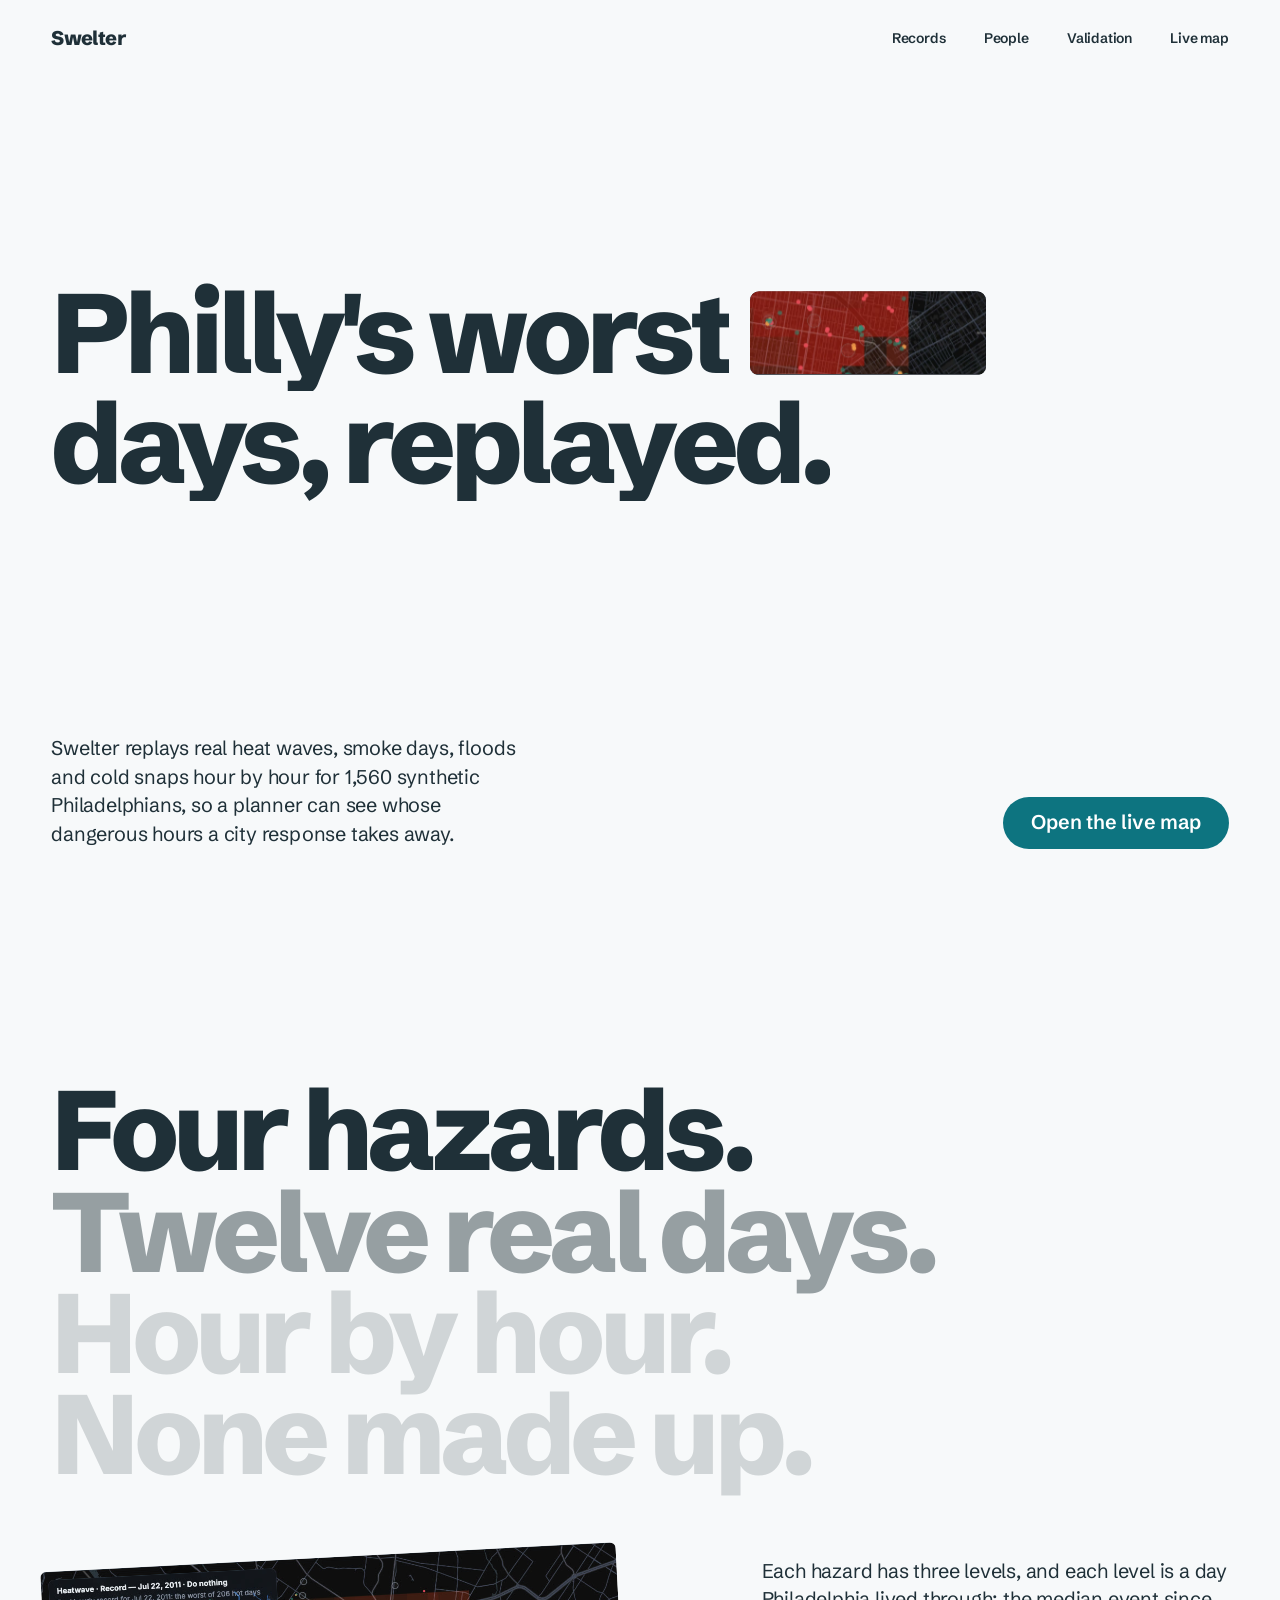
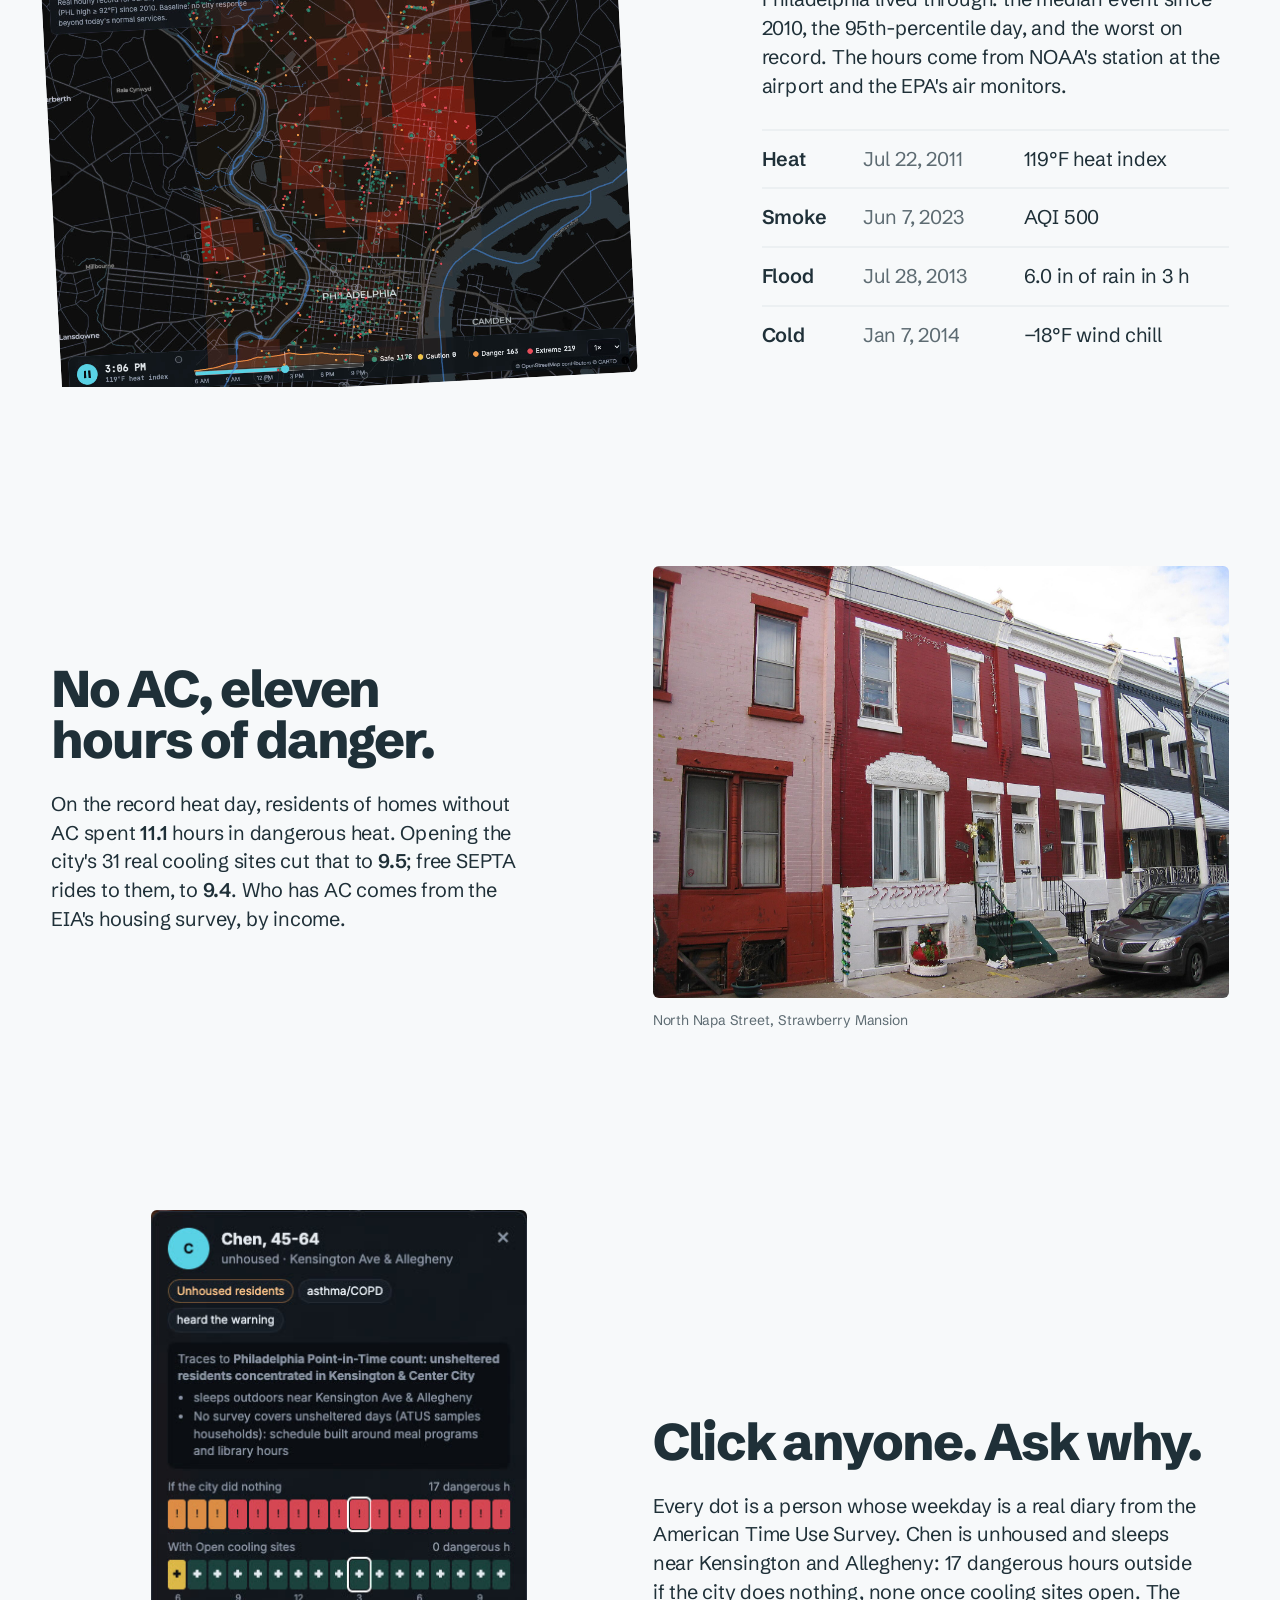
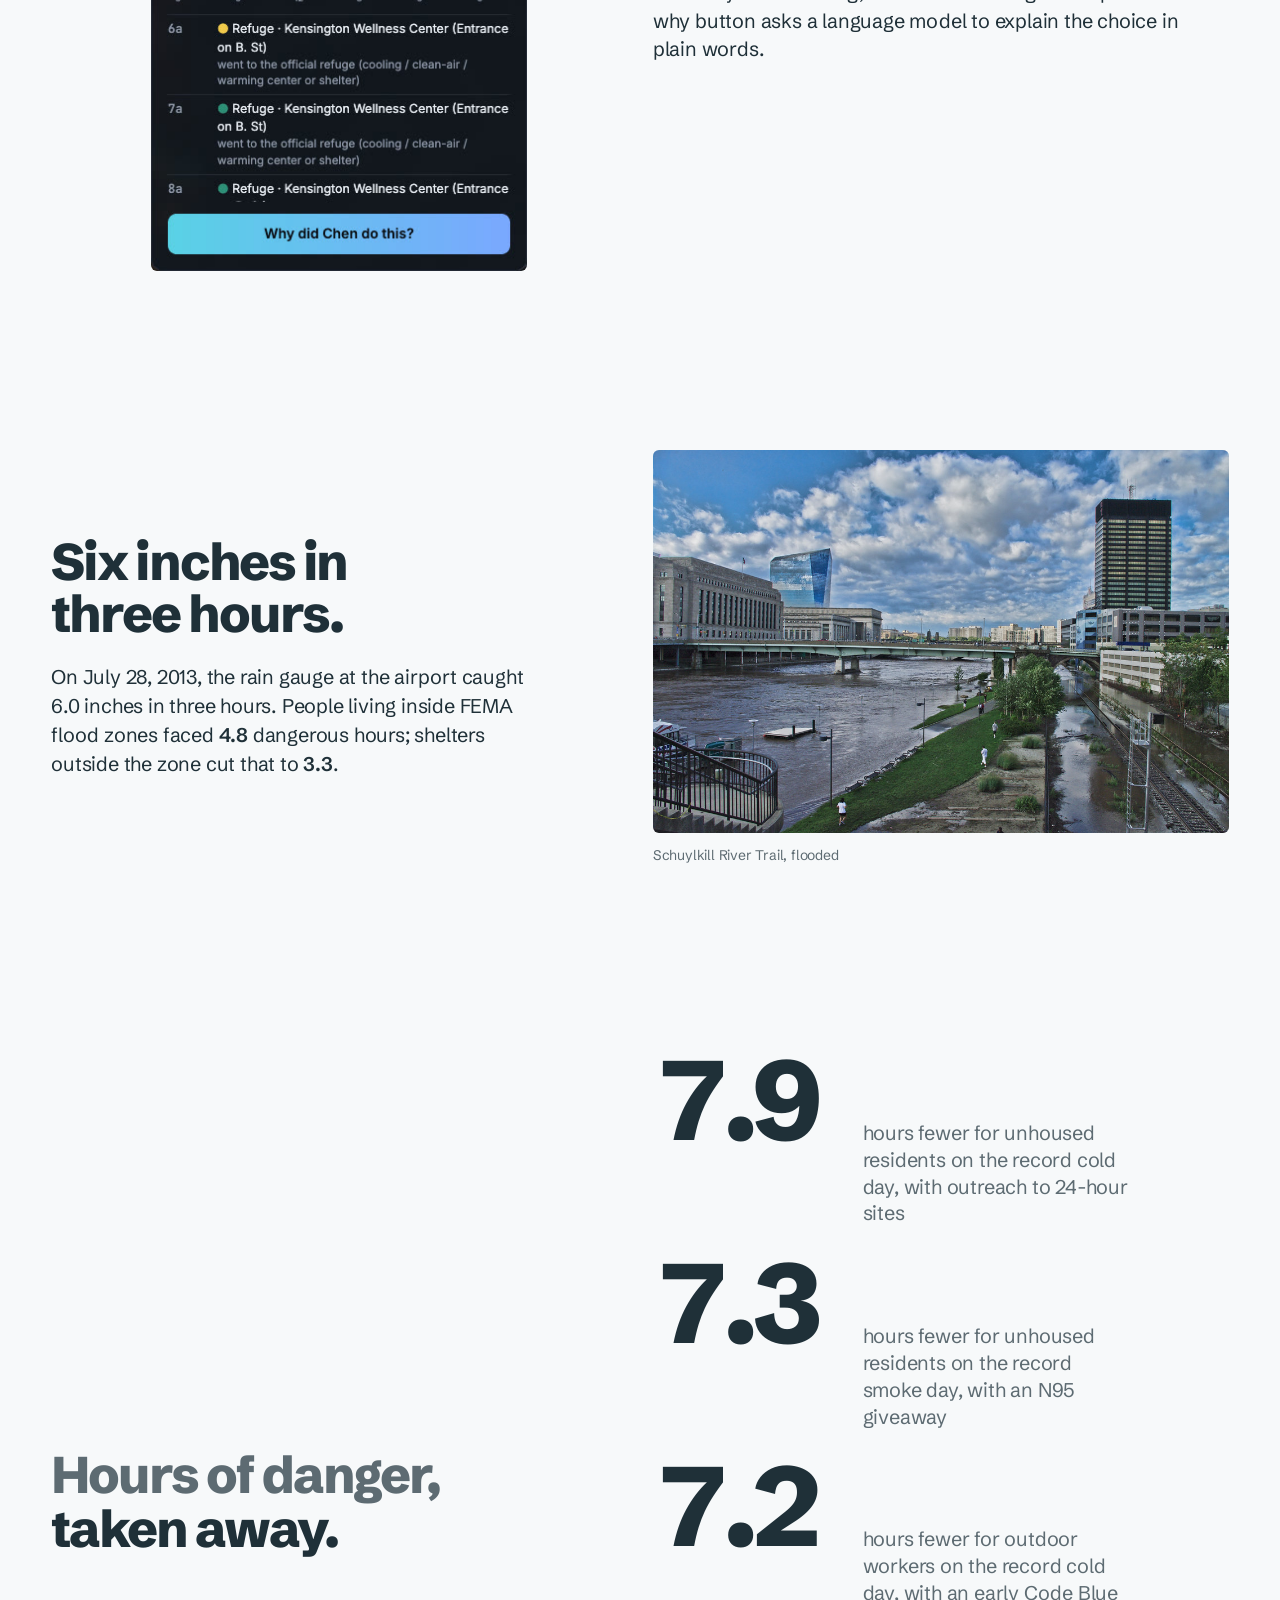
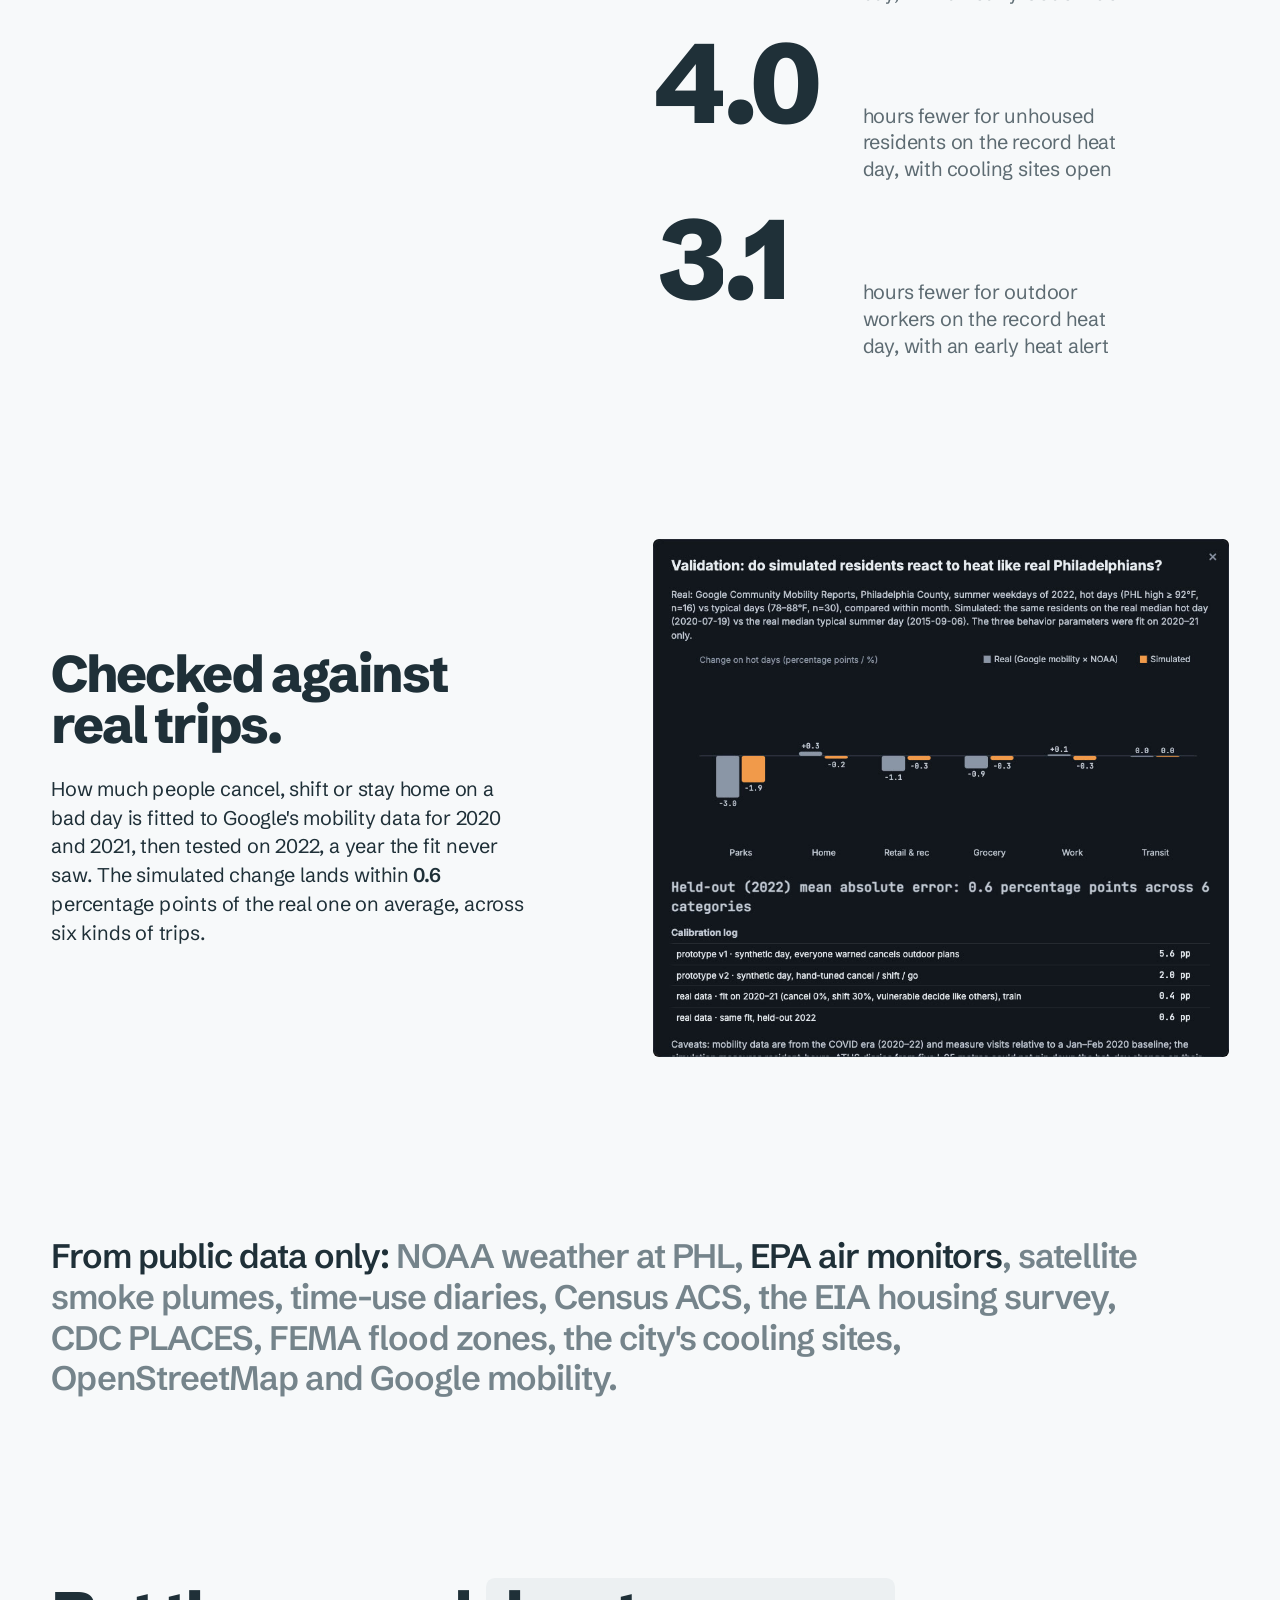
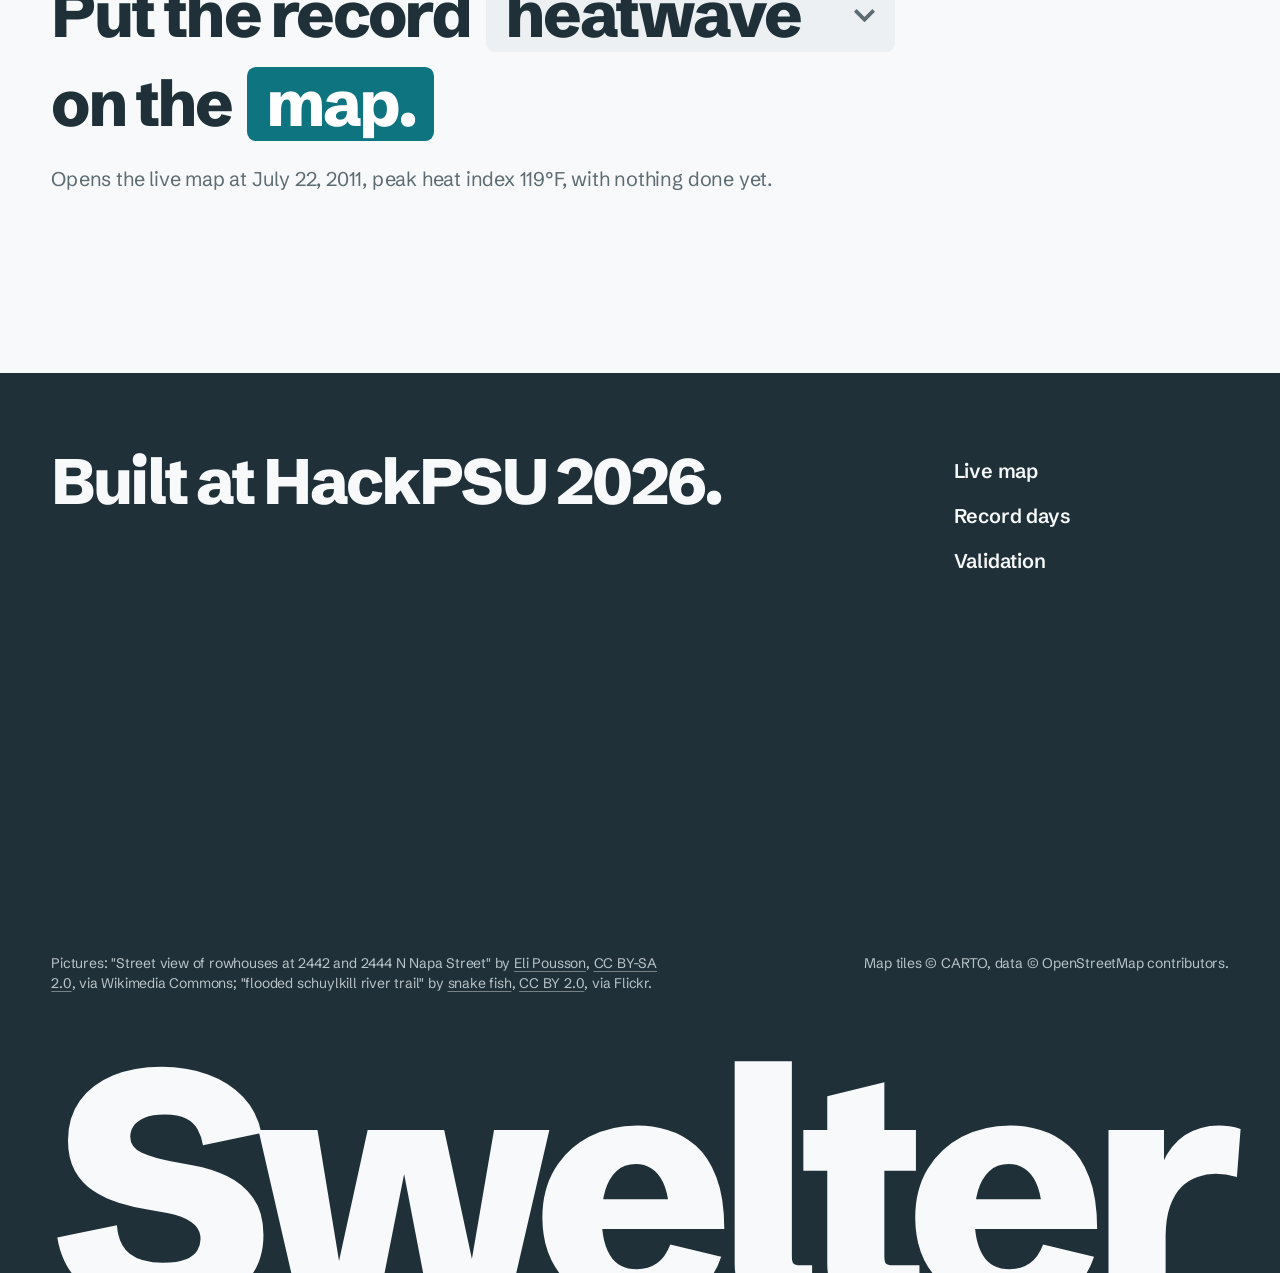
==== app/about.html @ d84131a2 "Redesign the About page, fix the time bar, add design skills - About page rebuilt per the taste-skil" ====
<!doctype html>
<html lang="en">
<head>
  <meta charset="utf-8">
  <meta name="viewport" content="width=device-width, initial-scale=1">
  <title>Swelter · Philadelphia's worst days, replayed</title>
  <meta name="description" content="Swelter replays Philadelphia's real heat, smoke, flood and cold days hour by hour for 1,560 synthetic residents, so planners can see whose dangerous hours a city response takes away.">
  <script>document.documentElement.classList.add("js");</script>
  <link rel="preconnect" href="https://fonts.googleapis.com">
  <link rel="preconnect" href="https://fonts.gstatic.com" crossorigin>
  <link href="https://fonts.googleapis.com/css2?family=Schibsted+Grotesk:wght@400;600;800&display=swap" rel="stylesheet">
  <link rel="stylesheet" href="about.css?v=9">
</head>
<body>
  <header class="nav">
    <a class="mark" href="/">Swelter</a>
    <nav aria-label="Page">
      <a href="#records">Records</a>
      <a href="#people">People</a>
      <a href="#check">Validation</a>
      <a href="/">Live map</a>
    </nav>
  </header>

  <main>
    <section class="hero" aria-labelledby="hero-title">
      <h1 class="sentence" id="hero-title">
        <span class="line"><span data-line style="--i:0">Philly's worst</span></span>
        <span class="slot" data-open>
          <video autoplay muted loop playsinline preload="auto" poster="img/heat-day-strip.jpg"
            aria-label="Residents of North Philadelphia moving through the record heat day, dots turning red as exposure rises">
            <source media="(max-width: 720px)" src="img/heat-day-wide.mp4" type="video/mp4">
            <source src="img/heat-day-strip.mp4" type="video/mp4">
          </video>
        </span>
        <span class="line"><span data-line style="--i:1">days, replayed.</span></span>
      </h1>
      <div class="hero-foot">
        <p data-load style="--d:420ms">Swelter replays real heat waves, smoke days, floods and cold snaps hour by hour for
          <span data-n="residents">1,560</span> synthetic Philadelphians, so a planner can see whose dangerous hours a
          city response takes away.</p>
        <a class="button" data-load style="--d:500ms" href="/?hazard=heat&amp;level=extreme">Open the live map</a>
      </div>
    </section>

    <section class="records" id="records" aria-labelledby="records-title">
      <div class="stack" aria-hidden="false">
        <h2 id="records-title" data-reveal>Four hazards.</h2>
        <p class="tone-mid" aria-hidden="true" data-reveal>Twelve real days.</p>
        <p class="tone-low" aria-hidden="true" data-reveal>Hour by hour.</p>
        <p class="tone-low" aria-hidden="true" data-reveal>None made up.</p>
      </div>
      <figure class="object shutter">
        <img src="img/map-heat-record.jpg" width="1060" height="792" loading="lazy"
          alt="The Swelter map at 3 PM on July 22, 2011: North Philadelphia shaded red for a 119°F heat index, residents as dots">
      </figure>
      <div class="facts" data-reveal>
        <p>Each hazard has three levels, and each level is a day Philadelphia lived through: the median event since 2010,
          the 95th-percentile day, and the worst on record. The hours come from NOAA's station at the airport and the
          EPA's air monitors.</p>
        <ul class="record-list" id="record-list">
          <li><b>Heat</b> <span>Jul 22, 2011</span> <span>119°F heat index</span></li>
          <li><b>Smoke</b> <span>Jun 7, 2023</span> <span>AQI 500</span></li>
          <li><b>Flood</b> <span>Jul 28, 2013</span> <span>6.0 in of rain in 3 h</span></li>
          <li><b>Cold</b> <span>Jan 7, 2014</span> <span>−18°F wind chill</span></li>
        </ul>
      </div>
    </section>

    <section class="claim" id="people" aria-labelledby="noac-title">
      <div class="claim-text" data-reveal>
        <h2 id="noac-title">No AC, eleven hours of danger.</h2>
        <p>On the record heat day, residents of homes without AC spent <b id="noac-base">11.1</b> hours in dangerous heat.
          Opening the city's 31 real cooling sites cut that to <b id="noac-refuge">9.5</b>; free SEPTA rides to them, to
          <b id="noac-transit">9.4</b>. Who has AC comes from the EIA's housing survey, by income.</p>
      </div>
      <figure class="claim-pic">
        <img src="img/rowhouses-strawberry-mansion.jpg" width="1920" height="1440" loading="lazy"
          alt="Brick rowhouses on North Napa Street in Strawberry Mansion, Philadelphia">
        <figcaption>North Napa Street, Strawberry Mansion</figcaption>
      </figure>
    </section>

    <section class="claim flip" aria-labelledby="why-title">
      <div class="claim-text" data-reveal>
        <h2 id="why-title">Click anyone. Ask why.</h2>
        <p>Every dot is a person whose weekday is a real diary from the American Time Use Survey. Chen is unhoused and
          sleeps near Kensington and Allegheny: 17 dangerous hours outside if the city does nothing, none once cooling
          sites open. The why button asks a language model to explain the choice in plain words.</p>
      </div>
      <figure class="claim-pic tall">
        <img src="img/inspector.jpg" width="380" height="669" loading="lazy"
          alt="Resident card for Chen, 45 to 64, unhoused: 17 dangerous hours if the city does nothing, 0 with cooling sites open">
      </figure>
    </section>

    <section class="claim" aria-labelledby="flood-title">
      <div class="claim-text" data-reveal>
        <h2 id="flood-title">Six inches in three hours.</h2>
        <p>On July 28, 2013, the rain gauge at the airport caught 6.0 inches in three hours. People living inside FEMA
          flood zones faced <b id="flood-base">4.8</b> dangerous hours; shelters outside the zone cut that to
          <b id="flood-refuge">3.3</b>.</p>
      </div>
      <figure class="claim-pic">
        <img src="img/schuylkill-trail-flooded.jpg" width="1023" height="680" loading="lazy"
          alt="The Schuylkill River Trail underwater beside the swollen river in Center City Philadelphia">
        <figcaption>Schuylkill River Trail, flooded</figcaption>
      </figure>
    </section>

    <section class="ledger" aria-labelledby="ledger-title">
      <h2 id="ledger-title" data-reveal><span>Hours of danger,</span> <span>taken away.</span></h2>
      <ol class="rows" id="ledger">
        <li><span class="whole"><span>7</span></span><span class="dec"><span>.9</span></span><span class="cap">hours fewer for unhoused residents on the record cold day, with outreach to 24-hour sites</span></li>
        <li><span class="whole"><span>7</span></span><span class="dec"><span>.3</span></span><span class="cap">hours fewer for unhoused residents on the record smoke day, with an N95 giveaway</span></li>
        <li><span class="whole"><span>7</span></span><span class="dec"><span>.2</span></span><span class="cap">hours fewer for outdoor workers on the record cold day, with an early Code Blue</span></li>
        <li><span class="whole"><span>4</span></span><span class="dec"><span>.0</span></span><span class="cap">hours fewer for unhoused residents on the record heat day, with cooling sites open</span></li>
        <li><span class="whole"><span>3</span></span><span class="dec"><span>.1</span></span><span class="cap">hours fewer for outdoor workers on the record heat day, with an early heat alert</span></li>
      </ol>
    </section>

    <section class="claim" id="check" aria-labelledby="check-title">
      <div class="claim-text" data-reveal>
        <h2 id="check-title">Checked against real trips.</h2>
        <p>How much people cancel, shift or stay home on a bad day is fitted to Google's mobility data for 2020 and 2021,
          then tested on 2022, a year the fit never saw. The simulated change lands within <b id="mae">0.6</b> percentage
          points of the real one on average, across six kinds of trips.</p>
      </div>
      <figure class="claim-pic">
        <img src="img/validation.jpg" width="860" height="774" loading="lazy"
          alt="Chart of simulated against real hot-day change in trips by category for 2022, with a mean absolute error of 0.6 points">
      </figure>
    </section>

    <section class="proof" aria-label="Data sources">
      <p class="names" id="names"><span class="lead-in">From public data only:</span>
        <span>NOAA weather at PHL</span>, <span>EPA air monitors</span>, <span>satellite smoke plumes</span>,
        <span>time-use diaries</span>, <span>Census ACS</span>, <span>the EIA housing survey</span>, <span>CDC PLACES</span>,
        <span>FEMA flood zones</span>, <span>the city's cooling sites</span>, <span>OpenStreetMap</span> and
        <span>Google mobility</span>.</p>
    </section>

    <section class="ask" aria-labelledby="ask-title">
      <form class="ask-form" id="ask" action="/" method="get">
        <h2 id="ask-title" class="ask-sentence">
          <span>Put the record</span>
          <label class="sr-only" for="ask-hazard">Hazard</label>
          <select id="ask-hazard" name="hazard">
            <option value="heat">heatwave</option>
            <option value="smoke">smoke day</option>
            <option value="flood">flash flood</option>
            <option value="cold">cold snap</option>
          </select>
          <span class="br" aria-hidden="true"></span>
          <span>on the</span>
          <input type="hidden" name="level" value="extreme">
          <button type="submit" aria-label="Open it on the map">map.</button>
        </h2>
        <p class="ask-note" id="ask-note" aria-live="polite">Opens the live map at July 22, 2011, peak heat index 119°F, with nothing done yet.</p>
      </form>
    </section>
  </main>

  <footer class="foot">
    <div class="foot-top">
      <p class="foot-invite">Built at HackPSU 2026.</p>
      <ul class="foot-links">
        <li><a href="/">Live map</a></li>
        <li><a href="#records">Record days</a></li>
        <li><a href="#check">Validation</a></li>
      </ul>
    </div>
    <div class="foot-credits">
      <p>Pictures: "Street view of rowhouses at 2442 and 2444 N Napa Street" by
        <a href="https://commons.wikimedia.org/w/index.php?curid=178910947">Eli Pousson</a>,
        <a href="https://creativecommons.org/licenses/by-sa/2.0/">CC BY-SA 2.0</a>, via Wikimedia Commons;
        "flooded schuylkill river trail" by <a href="https://www.flickr.com/photos/52861868@N07/6091799648">snake fish</a>,
        <a href="https://creativecommons.org/licenses/by/2.0/">CC BY 2.0</a>, via Flickr.</p>
      <p>Map tiles © CARTO, data © OpenStreetMap contributors.</p>
    </div>
    <p class="wordmark" aria-hidden="true">Swelter</p>
  </footer>

  <script src="about.js?v=5"></script>
</body>
</html>
---- app/about.css ----
/* Swelter showcase. One face (Schibsted Grotesk), frost-and-slate ground, teal only on the action. */
:root {
  --bg: #f7f9fa;
  --surface: #ecf0f2;
  --ink: #1f3038;
  --muted: #5d6b72;
  --accent: #0d7480;
  --accent-strong: #095d67;
  --accent-ink: #ffffff;
  --ink-mid: rgb(31 48 56 / 0.45);
  --ink-low: rgb(31 48 56 / 0.18);

  --m: clamp(20px, 4vw, 56px);
  --gap: clamp(16px, 2vw, 28px);
  --section: clamp(120px, 14vw, 200px);

  /* five sizes, plus the cropped wordmark */
  --fs-display: clamp(56px, 8.8vw, 150px);
  --fs-big: clamp(36px, 5vw, 80px);
  --fs-head: clamp(2rem, 1.3rem + 2.4vw, 3.5rem);
  --fs-lead: clamp(1.0625rem, 1rem + 0.3vw, 1.25rem);
  --fs-small: clamp(0.8125rem, 0.79rem + 0.1vw, 0.875rem);

  --ease-out: cubic-bezier(0.22, 1, 0.36, 1);
  --ease-expo: cubic-bezier(0.16, 1, 0.3, 1);
  --ease-in-out: cubic-bezier(0.76, 0, 0.24, 1);
  --ease-soft: cubic-bezier(0.33, 1, 0.68, 1);
  --t-press: 140ms;
  --t-hover: 180ms;
  --stagger-line: 90ms;
  --stagger-item: 70ms;
}

* { box-sizing: border-box; }
html { scroll-behavior: smooth; }
@media (prefers-reduced-motion: reduce) { html { scroll-behavior: auto; } }
body {
  margin: 0; background: var(--bg); color: var(--ink);
  font: 400 var(--fs-lead) / 1.45 "Schibsted Grotesk", system-ui, sans-serif; letter-spacing: -0.01em;
  -webkit-font-smoothing: antialiased; overflow-x: clip;
}
h1, h2, p, ul, ol, figure { margin: 0; }
ul, ol { padding: 0; list-style: none; }
img, video { display: block; max-width: 100%; }
a { color: inherit; }
b { font-weight: 600; }
.sr-only { position: absolute; width: 1px; height: 1px; overflow: hidden; clip: rect(0 0 0 0); white-space: nowrap; }
:focus-visible { outline: 3px solid var(--accent); outline-offset: 3px; }

/* ---------- navigation ---------- */
.nav {
  position: absolute; inset: 0 0 auto; z-index: 2; display: flex; justify-content: space-between; align-items: center;
  padding: 20px var(--m); font: 600 var(--fs-small) / 1 "Schibsted Grotesk", sans-serif;
}
.mark { font-weight: 800; letter-spacing: -0.03em; text-decoration: none; font-size: var(--fs-lead); }
.nav nav { display: flex; gap: clamp(18px, 3vw, 48px); }
.nav nav a, .foot a, .claim-pic figcaption a {
  text-decoration: underline; text-decoration-color: transparent; text-underline-offset: 0.25em;
  text-decoration-thickness: 0.08em; transition: text-decoration-color var(--t-hover) ease;
  padding: 12px 0;
}
@media (hover: hover) and (pointer: fine) { .nav nav a:hover, .foot a:hover { text-decoration-color: currentColor; } }

/* ---------- hero: the sentence is the layout ---------- */
.hero {
  min-height: 100svh; display: grid; grid-template-rows: 1fr auto; gap: 48px;
  padding: 96px var(--m) clamp(32px, 4vw, 56px);
}
.sentence {
  align-self: center; display: flex; flex-wrap: wrap; align-items: baseline; column-gap: 0.18em;
  font: 800 var(--fs-display) / 0.92 "Schibsted Grotesk", sans-serif; letter-spacing: -0.05em;
}
.sentence .line { display: block; overflow: clip; padding-bottom: 0.06em; }
.sentence .line > span { display: inline-block; }
.slot {
  display: inline-block; width: 2.1em; height: 0.74em; overflow: clip; border-radius: 0.08em;
  background: #1a1f26; align-self: baseline; transform: translateY(0.02em);
}
.slot video { width: 100%; height: 100%; object-fit: cover; }
.hero-foot {
  display: grid; grid-template-columns: repeat(12, 1fr); column-gap: var(--gap); align-items: end;
}
.hero-foot p { grid-column: 1 / span 6; max-width: 40ch; }
.button {
  grid-column: 9 / -1; justify-self: end; display: inline-flex; white-space: nowrap; align-items: center; min-height: 52px;
  padding: 0 28px; border-radius: 999px; background: var(--accent); color: var(--accent-ink);
  font-weight: 600; text-decoration: none;
  transition: transform var(--t-press) var(--ease-out), background-color var(--t-hover) ease;
}
.button:active { transform: scale(0.97); }
@media (hover: hover) and (pointer: fine) { .button:hover { background: var(--accent-strong); } }

/* ---------- records: object in front of type ---------- */
.records {
  position: relative; overflow: hidden; padding: var(--section) 0 0;
  display: grid; grid-template-columns: repeat(12, 1fr); column-gap: var(--gap);
}
.stack {
  grid-column: 1 / -1; padding-left: var(--m); white-space: nowrap;
  font: 800 var(--fs-display) / 0.9 "Schibsted Grotesk", sans-serif; letter-spacing: -0.05em;
}
.stack h2, .stack p { font: inherit; }
.stack .tone-mid { color: var(--ink-mid); }
.stack .tone-low { color: var(--ink-low); }
.object {
  grid-column: 1 / span 6; margin: 72px 0 0 var(--m); transform: rotate(-3deg); border-radius: 6px; overflow: clip;
}
.object img { width: 100%; height: auto; }
.facts {
  grid-column: 8 / span 5; padding-right: var(--m); margin-top: 72px; align-self: start;
  display: grid; gap: 28px;
}
.record-list { display: grid; }
.record-list li {
  display: grid; grid-template-columns: 4.5em 7.5em 1fr; gap: 12px; padding: 14px 0;
  border-top: 2px solid var(--surface);
}
.record-list span:first-of-type { color: var(--muted); }

/* ---------- claims: a statement with its evidence ---------- */
.claim {
  display: grid; grid-template-columns: repeat(12, 1fr); column-gap: var(--gap); row-gap: 40px; align-items: center;
  padding: var(--section) var(--m) 0;
}
.claim-text { grid-column: 1 / span 5; display: grid; gap: 24px; }
.claim-text h2 { font: 800 var(--fs-head) / 1 "Schibsted Grotesk", sans-serif; letter-spacing: -0.04em; text-wrap: balance; }
.claim-text p { max-width: 46ch; }
.claim-text b { color: var(--ink); }
.claim-pic { grid-column: 7 / -1; display: grid; gap: 12px; }
.claim-pic img { width: 100%; height: auto; border-radius: 6px; }
.claim-pic figcaption { font-size: var(--fs-small); color: var(--muted); }
.claim-pic.tall { grid-column: 8 / span 4; justify-self: center; max-width: 380px; }
.claim.flip .claim-text { grid-column: 7 / -1; grid-row: 1; }
.claim.flip .claim-pic { grid-row: 1; grid-column: 2 / span 4; }

/* ---------- ledger: figures on the decimal ---------- */
.ledger {
  display: grid; grid-template-columns: repeat(12, 1fr); column-gap: var(--gap); align-items: center;
  padding: var(--section) var(--m) 0;
}
.ledger h2 { grid-column: 1 / span 5; font: 800 var(--fs-head) / 1.05 "Schibsted Grotesk", sans-serif; letter-spacing: -0.04em; }
.ledger h2 span { display: block; }
.ledger h2 span:first-child { color: var(--muted); }
.rows { grid-column: 7 / -1; display: grid; gap: 20px; }
.rows li {
  display: grid; grid-template-columns: 0.62em 1.1em 1fr; align-items: baseline;
  font: 800 var(--fs-display) / 1 "Schibsted Grotesk", sans-serif; letter-spacing: -0.04em;
}
.rows .whole { text-align: right; }
.rows .whole, .rows .dec { overflow: clip; padding-bottom: 0.04em; }
.rows .whole > span, .rows .dec > span { display: inline-block; }
.rows .cap {
  font: 400 var(--fs-lead) / 1.35 "Schibsted Grotesk", sans-serif; letter-spacing: -0.01em; color: var(--muted);
  max-width: 24ch; padding-left: 16px;
}

/* ---------- proof: names as one sentence ---------- */
.proof { padding: var(--section) var(--m) 0; }
.names {
  font: 600 clamp(1.5rem, 1rem + 1.4vw, 2.25rem) / 1.2 "Schibsted Grotesk", sans-serif; letter-spacing: -0.03em; color: #75848b; max-width: 52ch;
}
.names .lead-in { color: var(--ink); }
.names span:not(.lead-in) { transition: color 400ms ease; }
.names span.lit { color: var(--ink); }

/* ---------- ask: a sentence with a blank ---------- */
.ask { padding: var(--section) var(--m); }
.ask-sentence {
  display: flex; flex-wrap: wrap; align-items: baseline; gap: 0.12em 0.24em;
  font: 800 var(--fs-big) / 1.15 "Schibsted Grotesk", sans-serif; letter-spacing: -0.04em;
}
.ask select, .ask button {
  font: inherit; letter-spacing: inherit; height: 1.15em; border: 0; border-radius: 0.14em; cursor: pointer;
  padding: 0 0.3em; line-height: 1.15em;
}
.ask select {
  appearance: none; background: var(--surface); color: var(--ink); width: 6.4em;
  background-image: url("data:image/svg+xml,%3Csvg xmlns='http://www.w3.org/2000/svg' viewBox='0 0 10 6'%3E%3Cpath d='M1 1l4 4 4-4' fill='none' stroke='%235d6b72' stroke-width='1.6'/%3E%3C/svg%3E");
  background-size: 0.36em auto; background-repeat: no-repeat; background-position: right 0.3em center;
}
.ask button {
  background: var(--accent); color: var(--accent-ink);
  transition: transform var(--t-press) var(--ease-out), background-color var(--t-hover) ease;
}
.ask button:active { transform: scale(0.97); }
@media (hover: hover) and (pointer: fine) { .ask button:hover { background: var(--accent-strong); } }
.ask-note { margin-top: 24px; color: var(--muted); }
.ask-sentence .br { flex-basis: 100%; height: 0; }

/* ---------- footer: inverse field, cropped name ---------- */
.foot {
  min-height: 100svh; background: var(--ink); color: var(--bg); overflow: hidden;
  display: grid; grid-template-rows: auto 1fr auto auto; padding: clamp(48px, 6vw, 96px) var(--m) 0;
}
.foot-top { display: grid; grid-template-columns: repeat(12, 1fr); column-gap: var(--gap); }
.foot-invite { grid-column: 1 / span 7; font: 800 var(--fs-big) / 1.02 "Schibsted Grotesk", sans-serif; letter-spacing: -0.04em; max-width: 12em; }
.foot-links { grid-column: 10 / -1; display: grid; align-content: start; font-weight: 600; }
.foot-links a { display: inline-block; padding: 8px 0; }
.foot-credits {
  grid-row: 3; display: flex; justify-content: space-between; gap: 24px; flex-wrap: wrap;
  font-size: var(--fs-small); color: #b9c4c9; padding-bottom: 12px;
}
.foot-credits p { max-width: 70ch; }
.foot-credits a { padding: 0; text-decoration-color: rgb(247 249 250 / 0.4); }
.wordmark {
  grid-row: 4; font: 800 28vw / 0.8 "Schibsted Grotesk", sans-serif; letter-spacing: -0.06em;
  white-space: nowrap; transform: translateY(18%);
}

/* ---------- motion ---------- */
@media (prefers-reduced-motion: no-preference) {
  .js .hero [data-line] { transform: translateY(105%); animation: load-line 800ms var(--ease-expo) forwards; animation-delay: calc(100ms + var(--i) * var(--stagger-line)); }
  .js .hero [data-load] { opacity: 0; transform: translateY(12px); animation: load-rise 500ms var(--ease-out) forwards; animation-delay: var(--d); }
  .js .hero [data-open] { clip-path: inset(0 100% 0 0); animation: load-open 1100ms var(--ease-in-out) 150ms forwards; }
  .js .hero [data-open] video { transform: scale(1.12); animation: load-settle 1500ms var(--ease-soft) 100ms forwards; }

  /* the clip sits on the picture, not the frame: a fully clipped frame never reports as intersecting */
  .js .shutter img { clip-path: inset(0 0 100% 0); transform: scale(1.12); transition: clip-path 1100ms var(--ease-in-out), transform 1500ms var(--ease-soft); }
  .js .shutter.is-in img { clip-path: inset(0); transform: none; }

  .js [data-reveal] { opacity: 0; transform: translateY(24px); transition: opacity 700ms var(--ease-out), transform 900ms var(--ease-out); transition-delay: calc(var(--i, 0) * var(--stagger-item)); }
  .js [data-reveal].is-in { opacity: 1; transform: none; }
  .js .claim-pic:not(.object) img { transform: scale(1.06); transition: transform 1400ms var(--ease-soft); }
  .js .claim-pic.is-in img { transform: none; }

  .js .rows .whole > span, .js .rows .dec > span { transform: translateY(105%); transition: transform 900ms var(--ease-expo) calc(var(--i) * var(--stagger-item)); }
  .js .rows .dec > span { transition-delay: calc(var(--i) * var(--stagger-item) + 90ms); }
  .js .rows .cap { opacity: 0; transition: opacity 600ms var(--ease-out) 400ms; }
  .js .rows li.is-in .whole > span, .js .rows li.is-in .dec > span { transform: none; }
  .js .rows li.is-in .cap { opacity: 1; }
}
@keyframes load-line { to { transform: none; } }
@keyframes load-rise { to { opacity: 1; transform: none; } }
@keyframes load-open { to { clip-path: inset(0); } }
@keyframes load-settle { to { transform: none; } }

/* ---------- tablet ---------- */
@media (max-width: 1100px) {
  .claim-text, .ledger h2 { grid-column: 1 / span 6; }
  .claim-pic, .rows { grid-column: 7 / -1; }
  .claim.flip .claim-text { grid-column: 6 / -1; }
  .claim.flip .claim-pic { grid-column: 1 / span 4; }
  .claim-pic.tall { grid-column: 1 / span 4; }
  .object { grid-column: 1 / -1; width: 70vw; }
  .facts { grid-column: 1 / -1; padding: 0 var(--m); max-width: 760px; }
  .record-list li { grid-template-columns: 4.5em 8em 1fr; }
  .foot { min-height: 0; row-gap: clamp(96px, 16vw, 160px); }
}

/* ---------- phone ---------- */
@media (max-width: 720px) {
  .nav nav a:not(:last-child) { display: none; }
  .hero { padding-top: 88px; gap: 32px; }
  .sentence { font-size: 11.4vw; line-height: 0.95; row-gap: 0.18em; }
  .sentence .line { flex: 1 0 100%; }
  .slot { flex: 1 0 100%; width: 100%; height: auto; aspect-ratio: 3 / 2; border-radius: 6px; transform: none; }
  .hero-foot { grid-template-columns: 1fr; row-gap: 24px; }
  .hero-foot p, .button { grid-column: 1; justify-self: start; }

  .stack { font-size: 15vw; }
  .object { grid-column: 1 / -1; width: auto; margin: 48px var(--m) 0; transform: rotate(-2deg); }
  .facts { grid-column: 1 / -1; margin-top: 48px; padding: 0 var(--m); }
  .record-list li { grid-template-columns: 4em 1fr; }
  .record-list li span:last-child { grid-column: 2; }

  .claim, .ledger { grid-template-columns: 1fr; }
  .claim-text, .claim-pic, .claim.flip .claim-text, .claim.flip .claim-pic, .claim-pic.tall, .ledger h2, .rows { grid-column: 1; grid-row: auto; }
  .claim-pic.tall { max-width: 300px; justify-self: start; }
  .ledger h2 { margin-bottom: 40px; }
  .rows { gap: 28px; }
  .rows li { grid-template-columns: 0.62em 1.1em 1fr; font-size: 15vw; }
  .rows .cap { grid-column: 1 / -1; padding: 6px 0 0; max-width: none; }

  .ask-sentence { font-size: 10vw; }
  .ask select { flex: 1 0 100%; width: 100%; }

  .foot-top { grid-template-columns: 1fr; row-gap: 24px; }
  .foot-invite, .foot-links { grid-column: 1; }
  .foot-invite { font-size: 11vw; }
  .foot-links { display: flex; gap: 20px; }
  .wordmark { font-size: 34vw; }
}
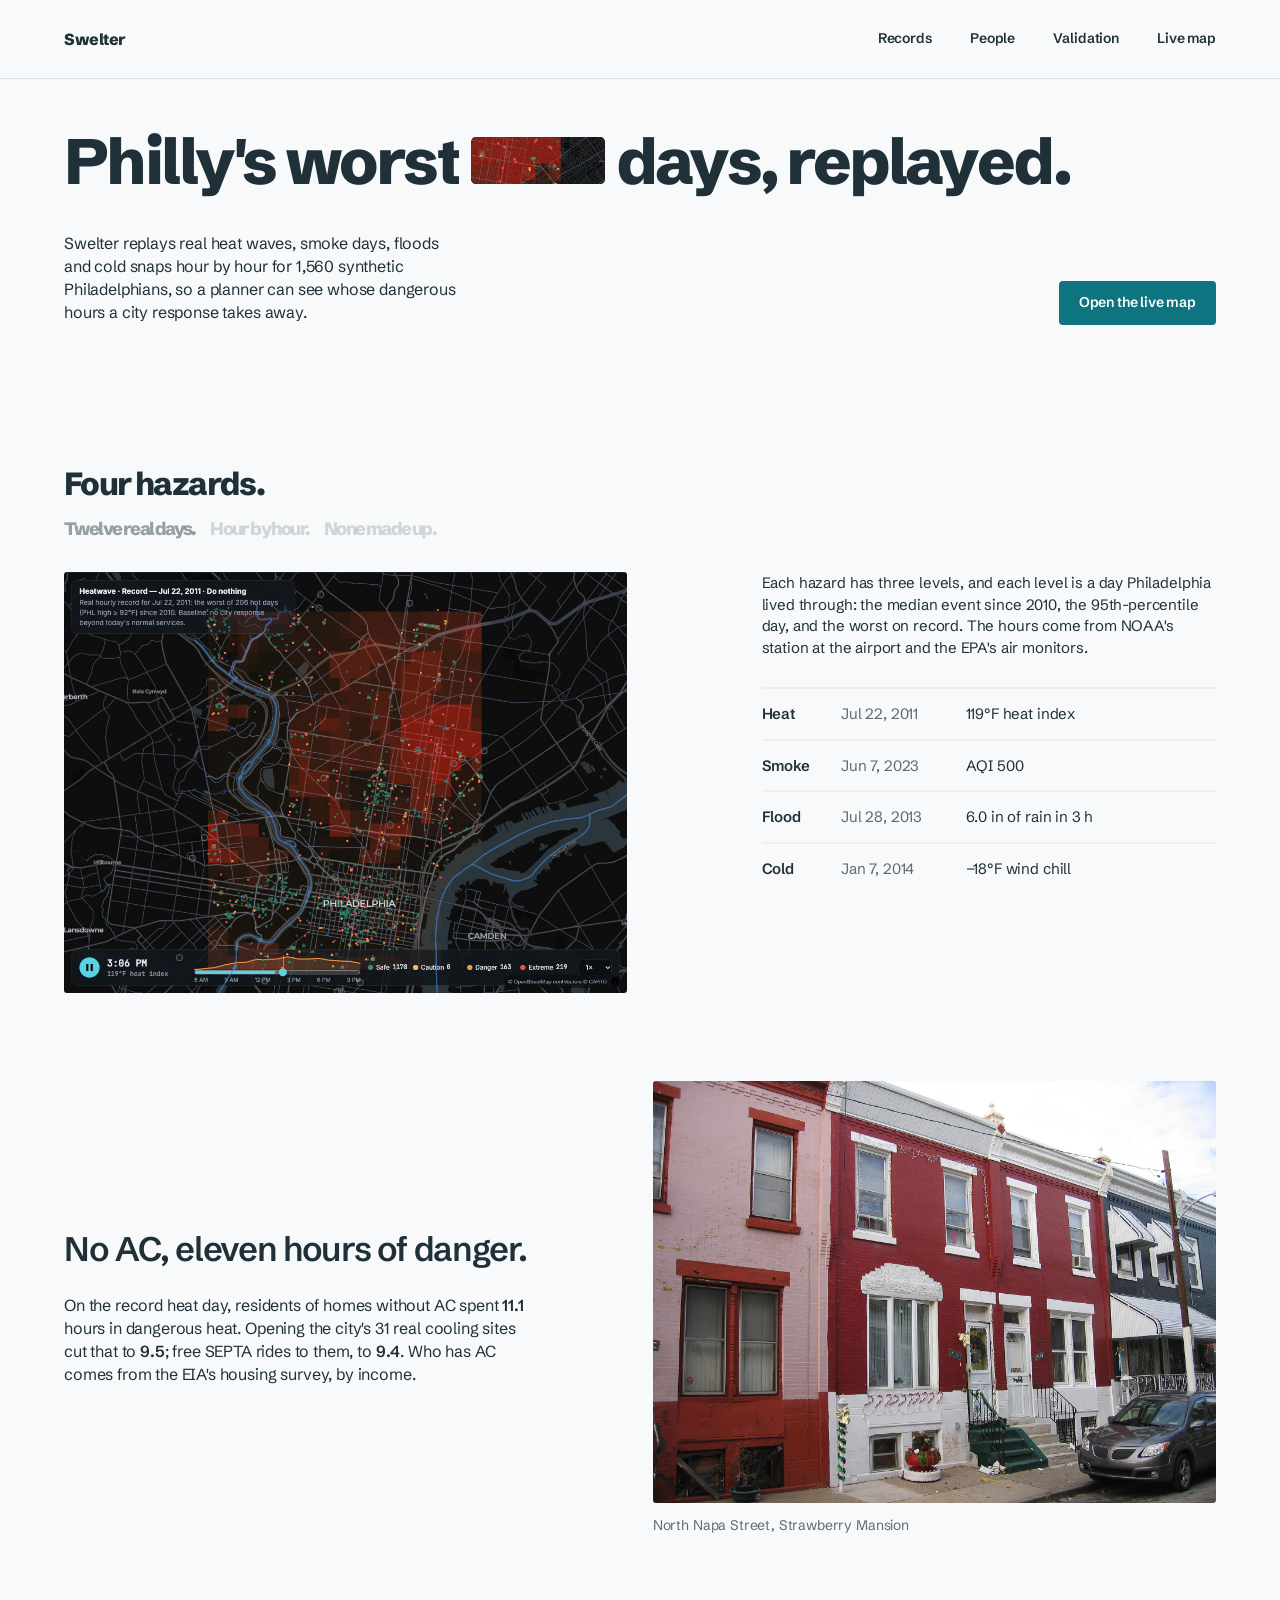
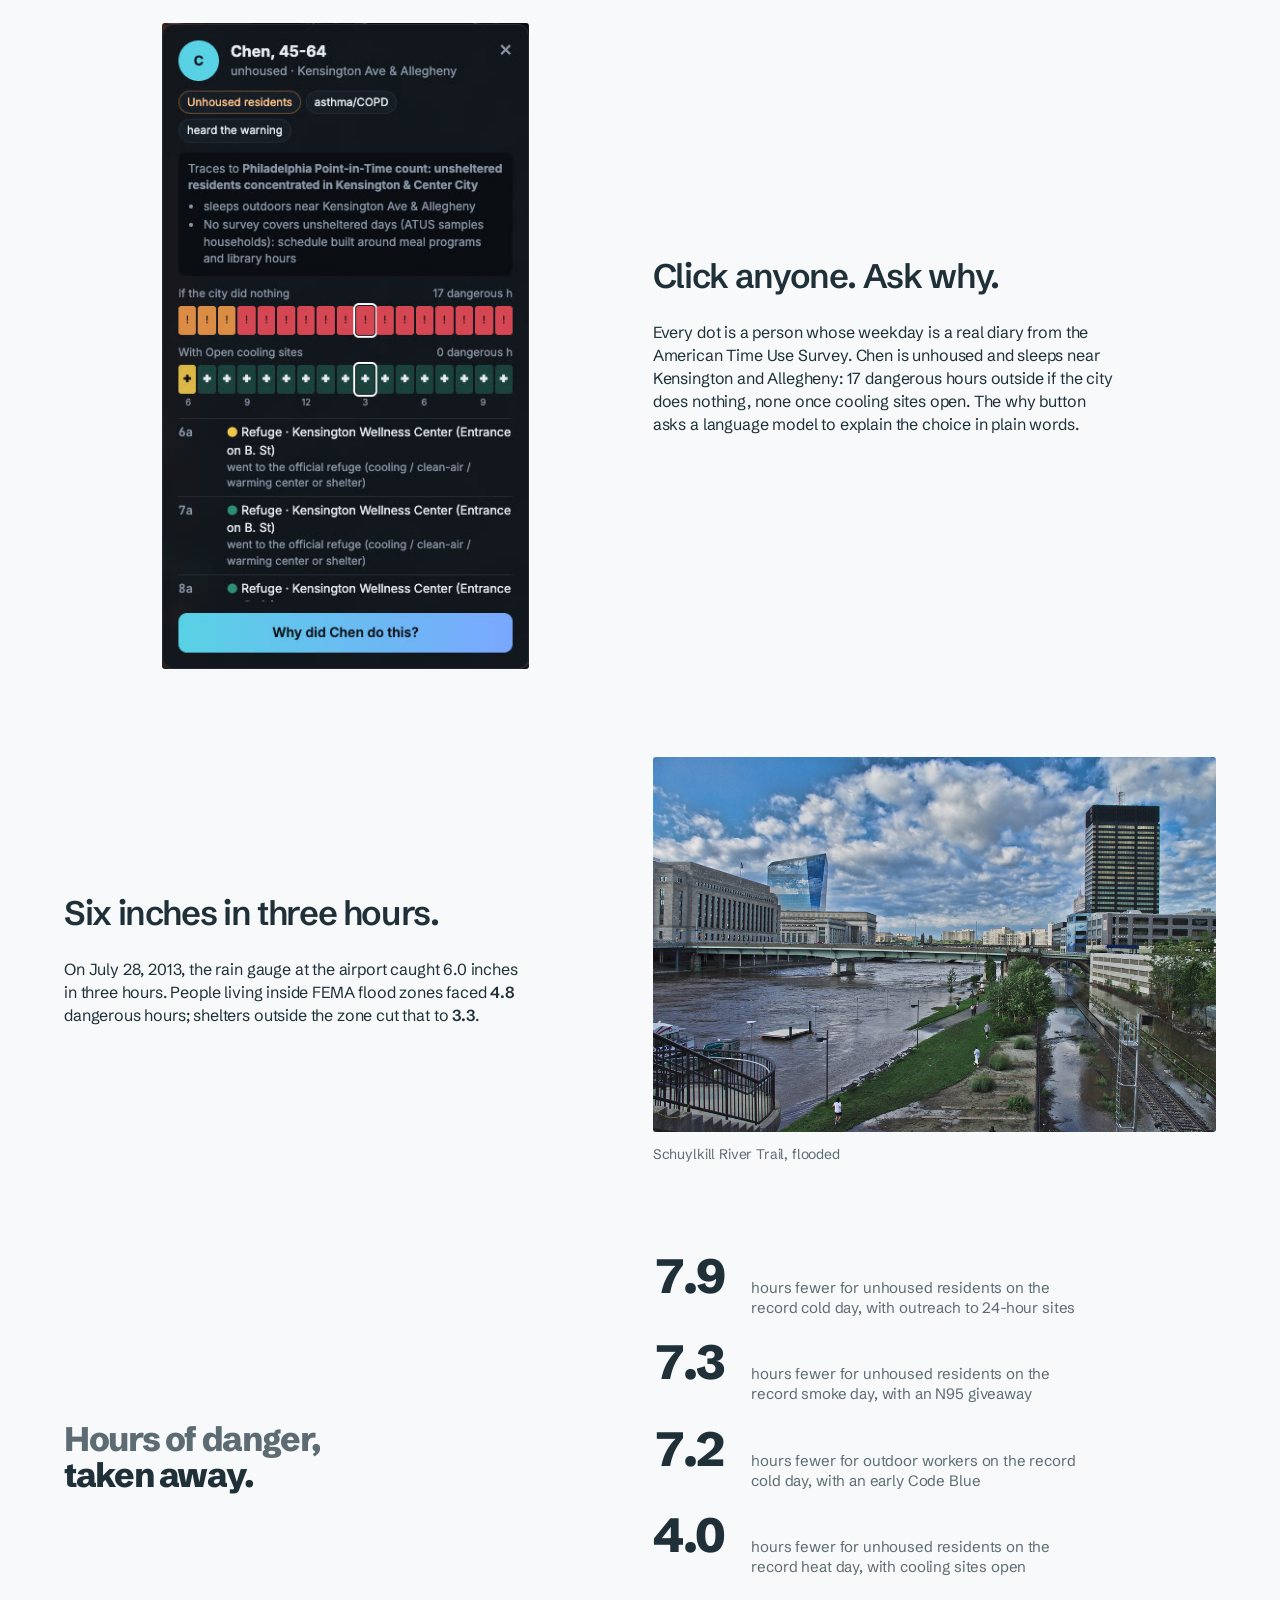
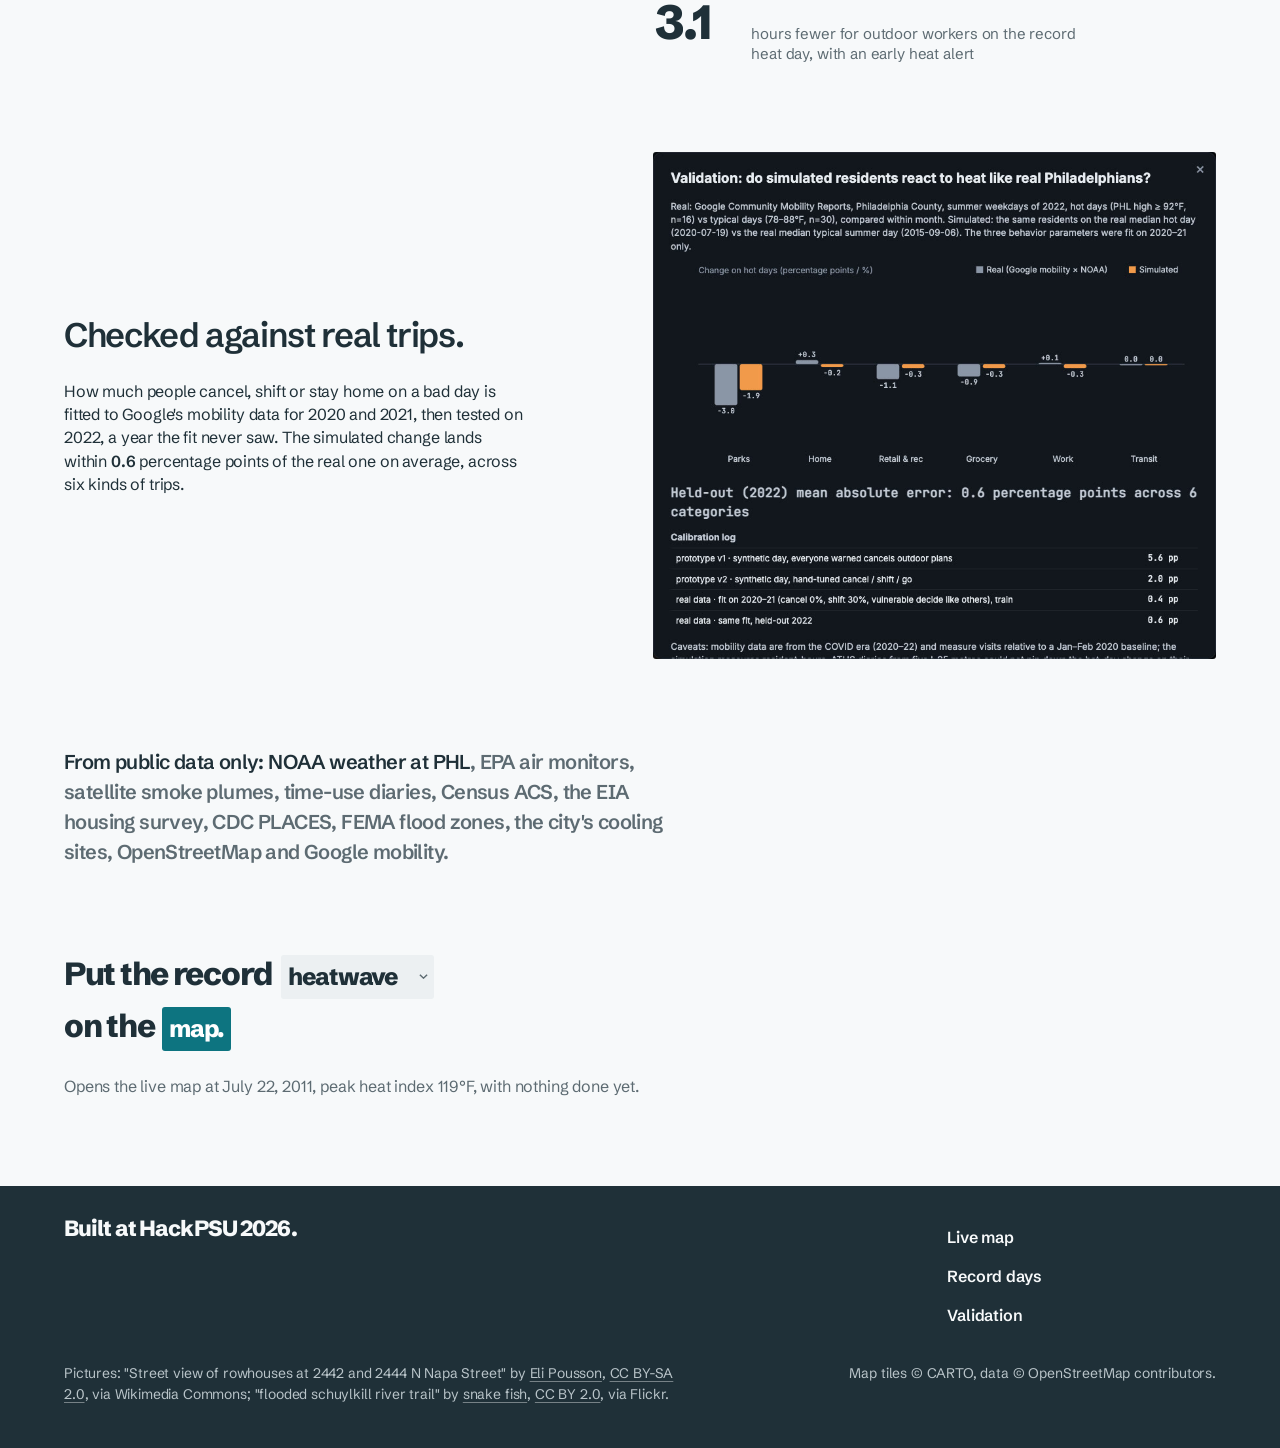
==== commit 59754b97: "Minimalist UI" ====
--- a/app/about.html
+++ b/app/about.html
@@ -9,7 +9,7 @@
   <link rel="preconnect" href="https://fonts.googleapis.com">
   <link rel="preconnect" href="https://fonts.gstatic.com" crossorigin>
   <link href="https://fonts.googleapis.com/css2?family=Schibsted+Grotesk:wght@400;600;800&display=swap" rel="stylesheet">
-  <link rel="stylesheet" href="about.css?v=9">
+  <link rel="stylesheet" href="about.css?v=10">
 </head>
 <body>
   <header class="nav">
--- a/app/about.css
+++ b/app/about.css
@@ -280,3 +280,28 @@
   .foot-links { display: flex; gap: 20px; }
   .wordmark { font-size: 34vw; }
 }
+
+/* Compact editorial companion to the simulator. */
+:root { --section:clamp(48px,7vw,88px); --fs-display:clamp(36px,5vw,68px); --fs-big:clamp(28px,3.5vw,42px); --fs-head:clamp(24px,2.8vw,34px); --fs-lead:16px; --m:clamp(20px,5vw,64px); }
+html { scroll-behavior:auto; }
+.nav { position:relative; border-bottom:1px solid #d7dfe2; }
+.hero { min-height:0; padding-top:48px; gap:32px; }
+.sentence { line-height:1.08; letter-spacing:-.04em; }
+.button { border-radius:4px; min-height:44px; padding:0 20px; font-size:14px; }
+.stack { white-space:normal; font-size:32px; line-height:1.25; }
+.stack p { display:inline; font-size:18px; color:var(--muted); margin-right:10px; }
+.object { transform:none; margin-top:28px; border-radius:3px; }
+.facts { margin-top:28px; font-size:15px; }
+.claim-text h2 { font-weight:600; line-height:1.2; }
+.claim-pic img { border-radius:3px; }
+.rows li { font-size:48px; }
+.rows .cap { max-width:38ch; font-size:15px; }
+.names { font-size:20px; line-height:1.5; color:var(--muted); }
+.ask-sentence { font-size:32px; }
+.ask select,.ask button { min-height:44px; height:auto; font-size:24px; border-radius:3px; }
+.foot { min-height:0; padding:32px var(--m); display:flex; flex-direction:column; gap:28px; }
+.foot-top { width:100%; }
+.foot-invite { font-size:22px; }
+.wordmark { display:none; }
+.js [data-line], .js [data-load], .js [data-open], .js [data-reveal], .js .shutter img, .js .claim-pic img, .js .rows .whole > span, .js .rows .dec > span, .js .rows .cap { animation:none!important; transition:none!important; transform:none!important; clip-path:none!important; opacity:1!important; }
+@media(max-width:720px) { .nav nav { gap:12px; flex-wrap:wrap; } .nav nav a:not(:last-child) { display:block; } .nav { gap:20px; align-items:flex-start; } .sentence { font-size:36px; } .slot { aspect-ratio:3/1; } .hero { padding-top:28px; } .stack { font-size:28px; } .object { margin-top:24px; transform:none; } .facts { margin-top:24px; } .ask-sentence { font-size:28px; } }
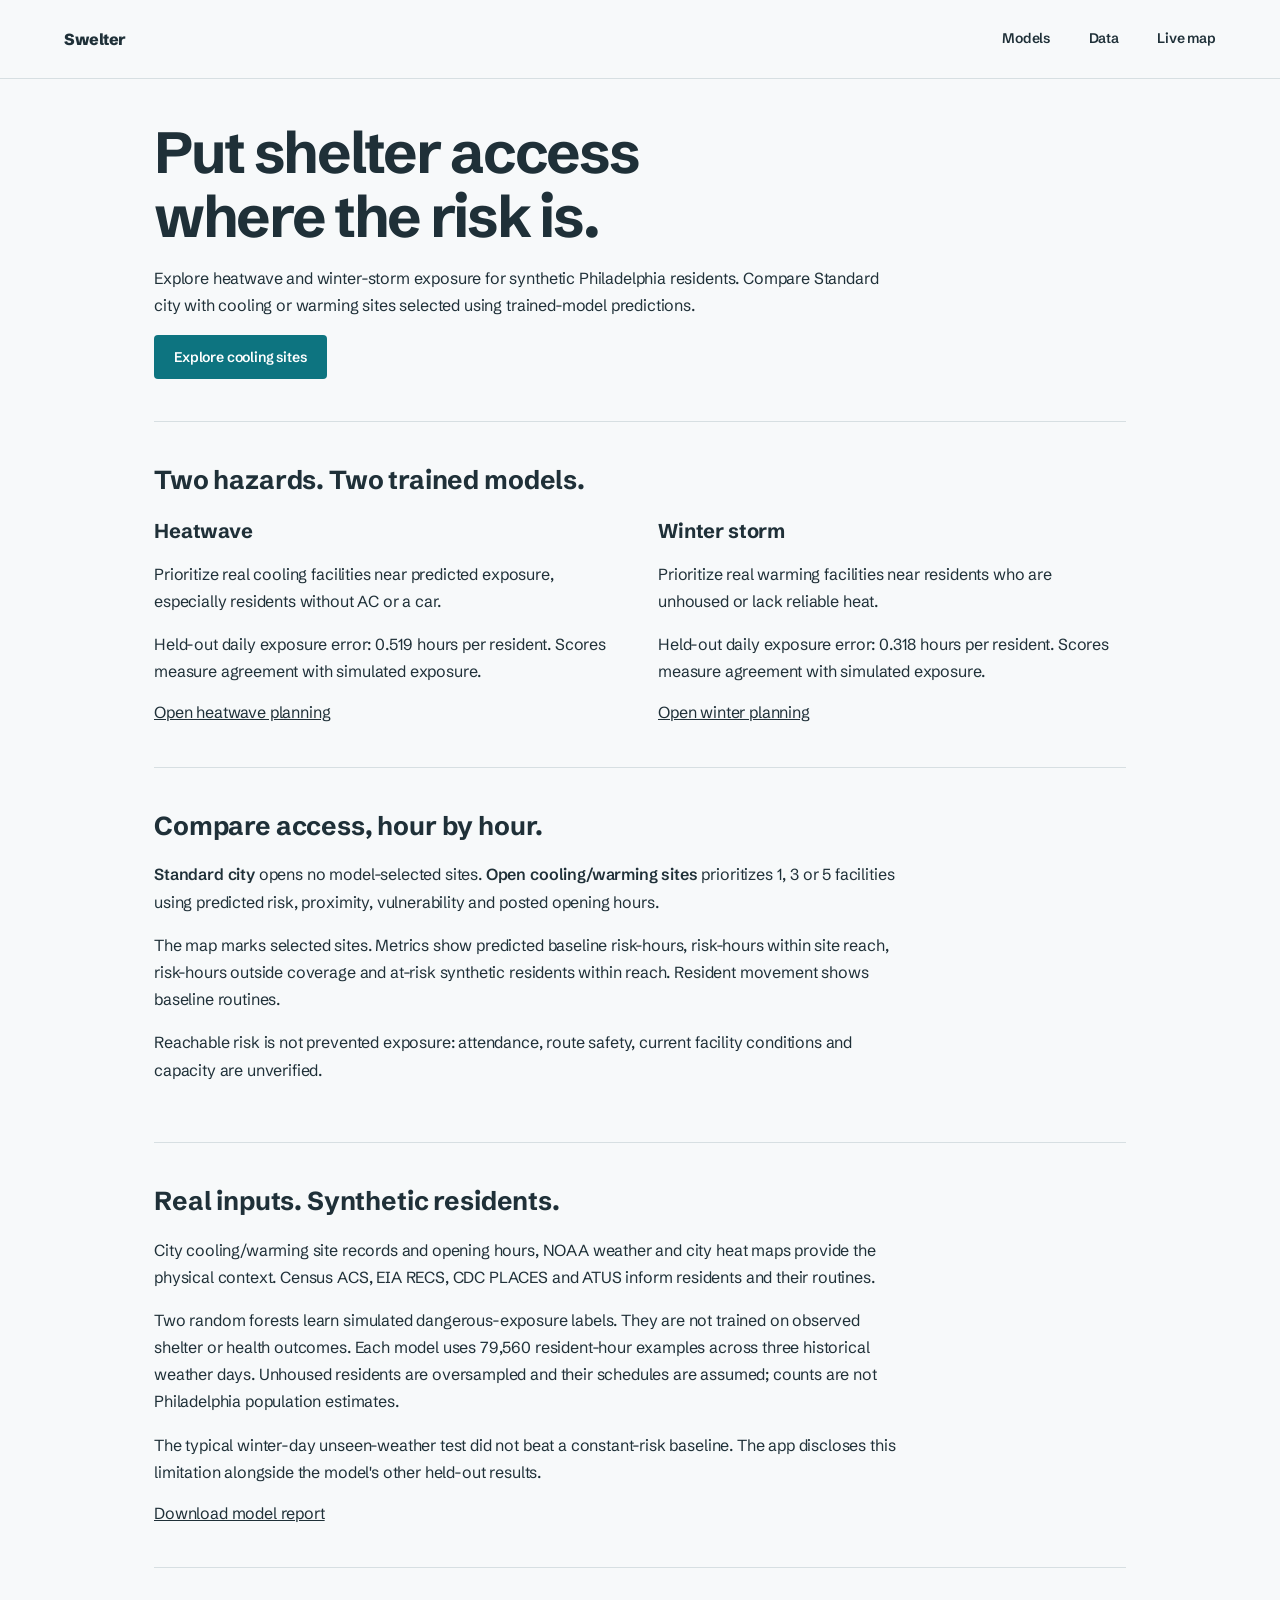
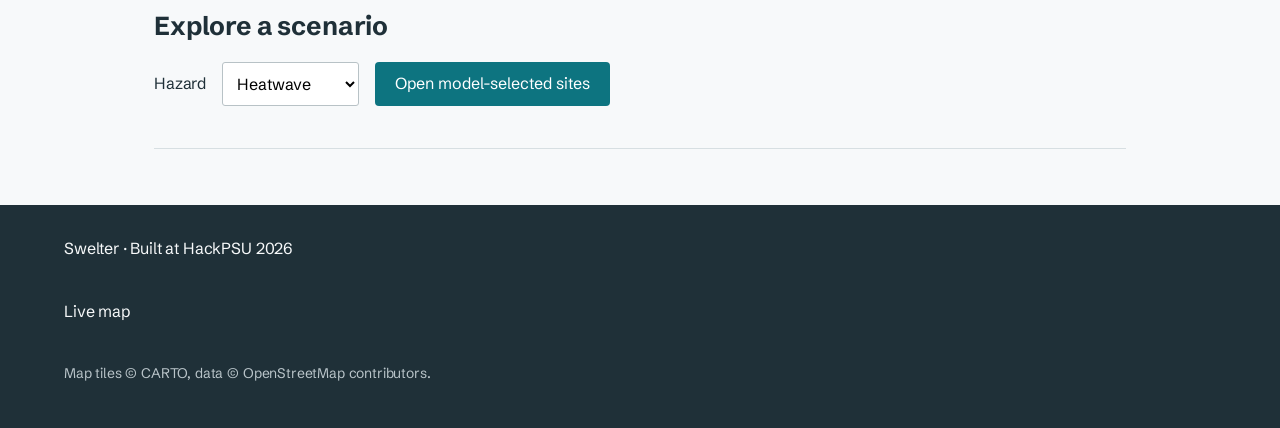
==== commit 95d3a97b: "Add trained heat and cold shelter planning and simplify UI Train and evaluate two risk models, rank " ====
--- a/app/about.html
+++ b/app/about.html
@@ -1,186 +1,21 @@
 <!doctype html>
 <html lang="en">
 <head>
-  <meta charset="utf-8">
-  <meta name="viewport" content="width=device-width, initial-scale=1">
-  <title>Swelter · Philadelphia's worst days, replayed</title>
-  <meta name="description" content="Swelter replays Philadelphia's real heat, smoke, flood and cold days hour by hour for 1,560 synthetic residents, so planners can see whose dangerous hours a city response takes away.">
-  <script>document.documentElement.classList.add("js");</script>
-  <link rel="preconnect" href="https://fonts.googleapis.com">
-  <link rel="preconnect" href="https://fonts.gstatic.com" crossorigin>
+  <meta charset="utf-8"><meta name="viewport" content="width=device-width, initial-scale=1">
+  <title>Swelter · Heat and cold shelter planning</title>
+  <meta name="description" content="Compare standard-city access with ML-selected cooling and warming sites for synthetic Philadelphia residents.">
   <link href="https://fonts.googleapis.com/css2?family=Schibsted+Grotesk:wght@400;600;800&display=swap" rel="stylesheet">
-  <link rel="stylesheet" href="about.css?v=10">
+  <link rel="stylesheet" href="about.css?v=11">
 </head>
 <body>
-  <header class="nav">
-    <a class="mark" href="/">Swelter</a>
-    <nav aria-label="Page">
-      <a href="#records">Records</a>
-      <a href="#people">People</a>
-      <a href="#check">Validation</a>
-      <a href="/">Live map</a>
-    </nav>
-  </header>
-
-  <main>
-    <section class="hero" aria-labelledby="hero-title">
-      <h1 class="sentence" id="hero-title">
-        <span class="line"><span data-line style="--i:0">Philly's worst</span></span>
-        <span class="slot" data-open>
-          <video autoplay muted loop playsinline preload="auto" poster="img/heat-day-strip.jpg"
-            aria-label="Residents of North Philadelphia moving through the record heat day, dots turning red as exposure rises">
-            <source media="(max-width: 720px)" src="img/heat-day-wide.mp4" type="video/mp4">
-            <source src="img/heat-day-strip.mp4" type="video/mp4">
-          </video>
-        </span>
-        <span class="line"><span data-line style="--i:1">days, replayed.</span></span>
-      </h1>
-      <div class="hero-foot">
-        <p data-load style="--d:420ms">Swelter replays real heat waves, smoke days, floods and cold snaps hour by hour for
-          <span data-n="residents">1,560</span> synthetic Philadelphians, so a planner can see whose dangerous hours a
-          city response takes away.</p>
-        <a class="button" data-load style="--d:500ms" href="/?hazard=heat&amp;level=extreme">Open the live map</a>
-      </div>
-    </section>
-
-    <section class="records" id="records" aria-labelledby="records-title">
-      <div class="stack" aria-hidden="false">
-        <h2 id="records-title" data-reveal>Four hazards.</h2>
-        <p class="tone-mid" aria-hidden="true" data-reveal>Twelve real days.</p>
-        <p class="tone-low" aria-hidden="true" data-reveal>Hour by hour.</p>
-        <p class="tone-low" aria-hidden="true" data-reveal>None made up.</p>
-      </div>
-      <figure class="object shutter">
-        <img src="img/map-heat-record.jpg" width="1060" height="792" loading="lazy"
-          alt="The Swelter map at 3 PM on July 22, 2011: North Philadelphia shaded red for a 119°F heat index, residents as dots">
-      </figure>
-      <div class="facts" data-reveal>
-        <p>Each hazard has three levels, and each level is a day Philadelphia lived through: the median event since 2010,
-          the 95th-percentile day, and the worst on record. The hours come from NOAA's station at the airport and the
-          EPA's air monitors.</p>
-        <ul class="record-list" id="record-list">
-          <li><b>Heat</b> <span>Jul 22, 2011</span> <span>119°F heat index</span></li>
-          <li><b>Smoke</b> <span>Jun 7, 2023</span> <span>AQI 500</span></li>
-          <li><b>Flood</b> <span>Jul 28, 2013</span> <span>6.0 in of rain in 3 h</span></li>
-          <li><b>Cold</b> <span>Jan 7, 2014</span> <span>−18°F wind chill</span></li>
-        </ul>
-      </div>
-    </section>
-
-    <section class="claim" id="people" aria-labelledby="noac-title">
-      <div class="claim-text" data-reveal>
-        <h2 id="noac-title">No AC, eleven hours of danger.</h2>
-        <p>On the record heat day, residents of homes without AC spent <b id="noac-base">11.1</b> hours in dangerous heat.
-          Opening the city's 31 real cooling sites cut that to <b id="noac-refuge">9.5</b>; free SEPTA rides to them, to
-          <b id="noac-transit">9.4</b>. Who has AC comes from the EIA's housing survey, by income.</p>
-      </div>
-      <figure class="claim-pic">
-        <img src="img/rowhouses-strawberry-mansion.jpg" width="1920" height="1440" loading="lazy"
-          alt="Brick rowhouses on North Napa Street in Strawberry Mansion, Philadelphia">
-        <figcaption>North Napa Street, Strawberry Mansion</figcaption>
-      </figure>
-    </section>
-
-    <section class="claim flip" aria-labelledby="why-title">
-      <div class="claim-text" data-reveal>
-        <h2 id="why-title">Click anyone. Ask why.</h2>
-        <p>Every dot is a person whose weekday is a real diary from the American Time Use Survey. Chen is unhoused and
-          sleeps near Kensington and Allegheny: 17 dangerous hours outside if the city does nothing, none once cooling
-          sites open. The why button asks a language model to explain the choice in plain words.</p>
-      </div>
-      <figure class="claim-pic tall">
-        <img src="img/inspector.jpg" width="380" height="669" loading="lazy"
-          alt="Resident card for Chen, 45 to 64, unhoused: 17 dangerous hours if the city does nothing, 0 with cooling sites open">
-      </figure>
-    </section>
-
-    <section class="claim" aria-labelledby="flood-title">
-      <div class="claim-text" data-reveal>
-        <h2 id="flood-title">Six inches in three hours.</h2>
-        <p>On July 28, 2013, the rain gauge at the airport caught 6.0 inches in three hours. People living inside FEMA
-          flood zones faced <b id="flood-base">4.8</b> dangerous hours; shelters outside the zone cut that to
-          <b id="flood-refuge">3.3</b>.</p>
-      </div>
-      <figure class="claim-pic">
-        <img src="img/schuylkill-trail-flooded.jpg" width="1023" height="680" loading="lazy"
-          alt="The Schuylkill River Trail underwater beside the swollen river in Center City Philadelphia">
-        <figcaption>Schuylkill River Trail, flooded</figcaption>
-      </figure>
-    </section>
-
-    <section class="ledger" aria-labelledby="ledger-title">
-      <h2 id="ledger-title" data-reveal><span>Hours of danger,</span> <span>taken away.</span></h2>
-      <ol class="rows" id="ledger">
-        <li><span class="whole"><span>7</span></span><span class="dec"><span>.9</span></span><span class="cap">hours fewer for unhoused residents on the record cold day, with outreach to 24-hour sites</span></li>
-        <li><span class="whole"><span>7</span></span><span class="dec"><span>.3</span></span><span class="cap">hours fewer for unhoused residents on the record smoke day, with an N95 giveaway</span></li>
-        <li><span class="whole"><span>7</span></span><span class="dec"><span>.2</span></span><span class="cap">hours fewer for outdoor workers on the record cold day, with an early Code Blue</span></li>
-        <li><span class="whole"><span>4</span></span><span class="dec"><span>.0</span></span><span class="cap">hours fewer for unhoused residents on the record heat day, with cooling sites open</span></li>
-        <li><span class="whole"><span>3</span></span><span class="dec"><span>.1</span></span><span class="cap">hours fewer for outdoor workers on the record heat day, with an early heat alert</span></li>
-      </ol>
-    </section>
-
-    <section class="claim" id="check" aria-labelledby="check-title">
-      <div class="claim-text" data-reveal>
-        <h2 id="check-title">Checked against real trips.</h2>
-        <p>How much people cancel, shift or stay home on a bad day is fitted to Google's mobility data for 2020 and 2021,
-          then tested on 2022, a year the fit never saw. The simulated change lands within <b id="mae">0.6</b> percentage
-          points of the real one on average, across six kinds of trips.</p>
-      </div>
-      <figure class="claim-pic">
-        <img src="img/validation.jpg" width="860" height="774" loading="lazy"
-          alt="Chart of simulated against real hot-day change in trips by category for 2022, with a mean absolute error of 0.6 points">
-      </figure>
-    </section>
-
-    <section class="proof" aria-label="Data sources">
-      <p class="names" id="names"><span class="lead-in">From public data only:</span>
-        <span>NOAA weather at PHL</span>, <span>EPA air monitors</span>, <span>satellite smoke plumes</span>,
-        <span>time-use diaries</span>, <span>Census ACS</span>, <span>the EIA housing survey</span>, <span>CDC PLACES</span>,
-        <span>FEMA flood zones</span>, <span>the city's cooling sites</span>, <span>OpenStreetMap</span> and
-        <span>Google mobility</span>.</p>
-    </section>
-
-    <section class="ask" aria-labelledby="ask-title">
-      <form class="ask-form" id="ask" action="/" method="get">
-        <h2 id="ask-title" class="ask-sentence">
-          <span>Put the record</span>
-          <label class="sr-only" for="ask-hazard">Hazard</label>
-          <select id="ask-hazard" name="hazard">
-            <option value="heat">heatwave</option>
-            <option value="smoke">smoke day</option>
-            <option value="flood">flash flood</option>
-            <option value="cold">cold snap</option>
-          </select>
-          <span class="br" aria-hidden="true"></span>
-          <span>on the</span>
-          <input type="hidden" name="level" value="extreme">
-          <button type="submit" aria-label="Open it on the map">map.</button>
-        </h2>
-        <p class="ask-note" id="ask-note" aria-live="polite">Opens the live map at July 22, 2011, peak heat index 119°F, with nothing done yet.</p>
-      </form>
-    </section>
+  <header class="nav"><a class="mark" href="/">Swelter</a><nav aria-label="Page"><a href="#models">Models</a><a href="#data">Data</a><a href="/">Live map</a></nav></header>
+  <main class="about-planning">
+    <section class="about-lead"><h1>Put shelter access<br>where the risk is.</h1><p>Explore heatwave and winter-storm exposure for synthetic Philadelphia residents. Compare Standard city with cooling or warming sites selected using trained-model predictions.</p><a class="button" href="/?hazard=heat&amp;iv=refuge">Explore cooling sites</a></section>
+    <section id="models"><h2>Two hazards. Two trained models.</h2><div class="about-columns"><article><h3>Heatwave</h3><p>Prioritize real cooling facilities near predicted exposure, especially residents without AC or a car.</p><p id="heat-quality">Loading model evaluation…</p><a href="/?hazard=heat&amp;iv=refuge">Open heatwave planning</a></article><article><h3>Winter storm</h3><p>Prioritize real warming facilities near residents who are unhoused or lack reliable heat.</p><p id="cold-quality">Loading model evaluation…</p><a href="/?hazard=cold&amp;iv=refuge">Open winter planning</a></article></div></section>
+    <section><h2>Compare access, hour by hour.</h2><p><b>Standard city</b> opens no model-selected sites. <b>Open cooling/warming sites</b> prioritizes 1, 3 or 5 facilities using predicted risk, proximity, vulnerability and posted opening hours.</p><p>The map marks selected sites. Metrics show predicted baseline risk-hours, risk-hours within site reach, risk-hours outside coverage and at-risk synthetic residents within reach. Resident movement shows baseline routines.</p><p>Reachable risk is not prevented exposure: attendance, route safety, current facility conditions and capacity are unverified.</p></section>
+    <section id="data"><h2>Real inputs. Synthetic residents.</h2><p>City cooling/warming site records and opening hours, NOAA weather and city heat maps provide the physical context. Census ACS, EIA RECS, CDC PLACES and ATUS inform residents and their routines.</p><p>Two random forests learn simulated dangerous-exposure labels. They are not trained on observed shelter or health outcomes. Each model uses 79,560 resident-hour examples across three historical weather days. Unhoused residents are oversampled and their schedules are assumed; counts are not Philadelphia population estimates.</p><p>The typical winter-day unseen-weather test did not beat a constant-risk baseline. The app discloses this limitation alongside the model's other held-out results.</p><a href="data/shelter_models.json" download>Download model report</a></section>
+    <section><h2>Explore a scenario</h2><form action="/" method="get" class="about-form"><label for="ask-hazard">Hazard</label><select id="ask-hazard" name="hazard"><option value="heat">Heatwave</option><option value="cold">Winter storm</option></select><input type="hidden" name="iv" value="refuge"><button class="button" type="submit">Open model-selected sites</button></form></section>
   </main>
-
-  <footer class="foot">
-    <div class="foot-top">
-      <p class="foot-invite">Built at HackPSU 2026.</p>
-      <ul class="foot-links">
-        <li><a href="/">Live map</a></li>
-        <li><a href="#records">Record days</a></li>
-        <li><a href="#check">Validation</a></li>
-      </ul>
-    </div>
-    <div class="foot-credits">
-      <p>Pictures: "Street view of rowhouses at 2442 and 2444 N Napa Street" by
-        <a href="https://commons.wikimedia.org/w/index.php?curid=178910947">Eli Pousson</a>,
-        <a href="https://creativecommons.org/licenses/by-sa/2.0/">CC BY-SA 2.0</a>, via Wikimedia Commons;
-        "flooded schuylkill river trail" by <a href="https://www.flickr.com/photos/52861868@N07/6091799648">snake fish</a>,
-        <a href="https://creativecommons.org/licenses/by/2.0/">CC BY 2.0</a>, via Flickr.</p>
-      <p>Map tiles © CARTO, data © OpenStreetMap contributors.</p>
-    </div>
-    <p class="wordmark" aria-hidden="true">Swelter</p>
-  </footer>
-
-  <script src="about.js?v=5"></script>
-</body>
-</html>
+  <footer class="foot"><p>Swelter · Built at HackPSU 2026</p><a href="/">Live map</a><p class="foot-credits">Map tiles © CARTO, data © OpenStreetMap contributors.</p></footer>
+  <script src="about.js?v=6"></script>
+</body></html>
--- a/app/about.css
+++ b/app/about.css
@@ -305,3 +305,5 @@
 .wordmark { display:none; }
 .js [data-line], .js [data-load], .js [data-open], .js [data-reveal], .js .shutter img, .js .claim-pic img, .js .rows .whole > span, .js .rows .dec > span, .js .rows .cap { animation:none!important; transition:none!important; transform:none!important; clip-path:none!important; opacity:1!important; }
 @media(max-width:720px) { .nav nav { gap:12px; flex-wrap:wrap; } .nav nav a:not(:last-child) { display:block; } .nav { gap:20px; align-items:flex-start; } .sentence { font-size:36px; } .slot { aspect-ratio:3/1; } .hero { padding-top:28px; } .stack { font-size:28px; } .object { margin-top:24px; transform:none; } .facts { margin-top:24px; } .ask-sentence { font-size:28px; } }
+
+.about-planning { max-width:1100px; margin:auto; padding:0 var(--m) 56px; }.about-planning section { padding:42px 0; border-bottom:1px solid #d7dfe2; }.about-planning h1 { font-size:clamp(34px,5vw,58px); line-height:1.1; letter-spacing:-.04em; }.about-planning h2 { font-size:26px; line-height:1.3; margin-bottom:18px; }.about-planning h3 { font-size:20px; margin:0 0 10px; }.about-planning p { margin:16px 0; max-width:75ch; line-height:1.7; }.about-columns { display:grid; grid-template-columns:1fr 1fr; gap:36px; }.about-form { display:flex; align-items:center; gap:16px; flex-wrap:wrap; }.about-form select { font:inherit; padding:10px; border:1px solid #b8c2c6; border-radius:3px; background:white; }.about-form .button { border:0; cursor:pointer; font:inherit; }@media(max-width:600px){.about-columns{grid-template-columns:1fr;gap:28px;}.about-planning section{padding:30px 0;}}
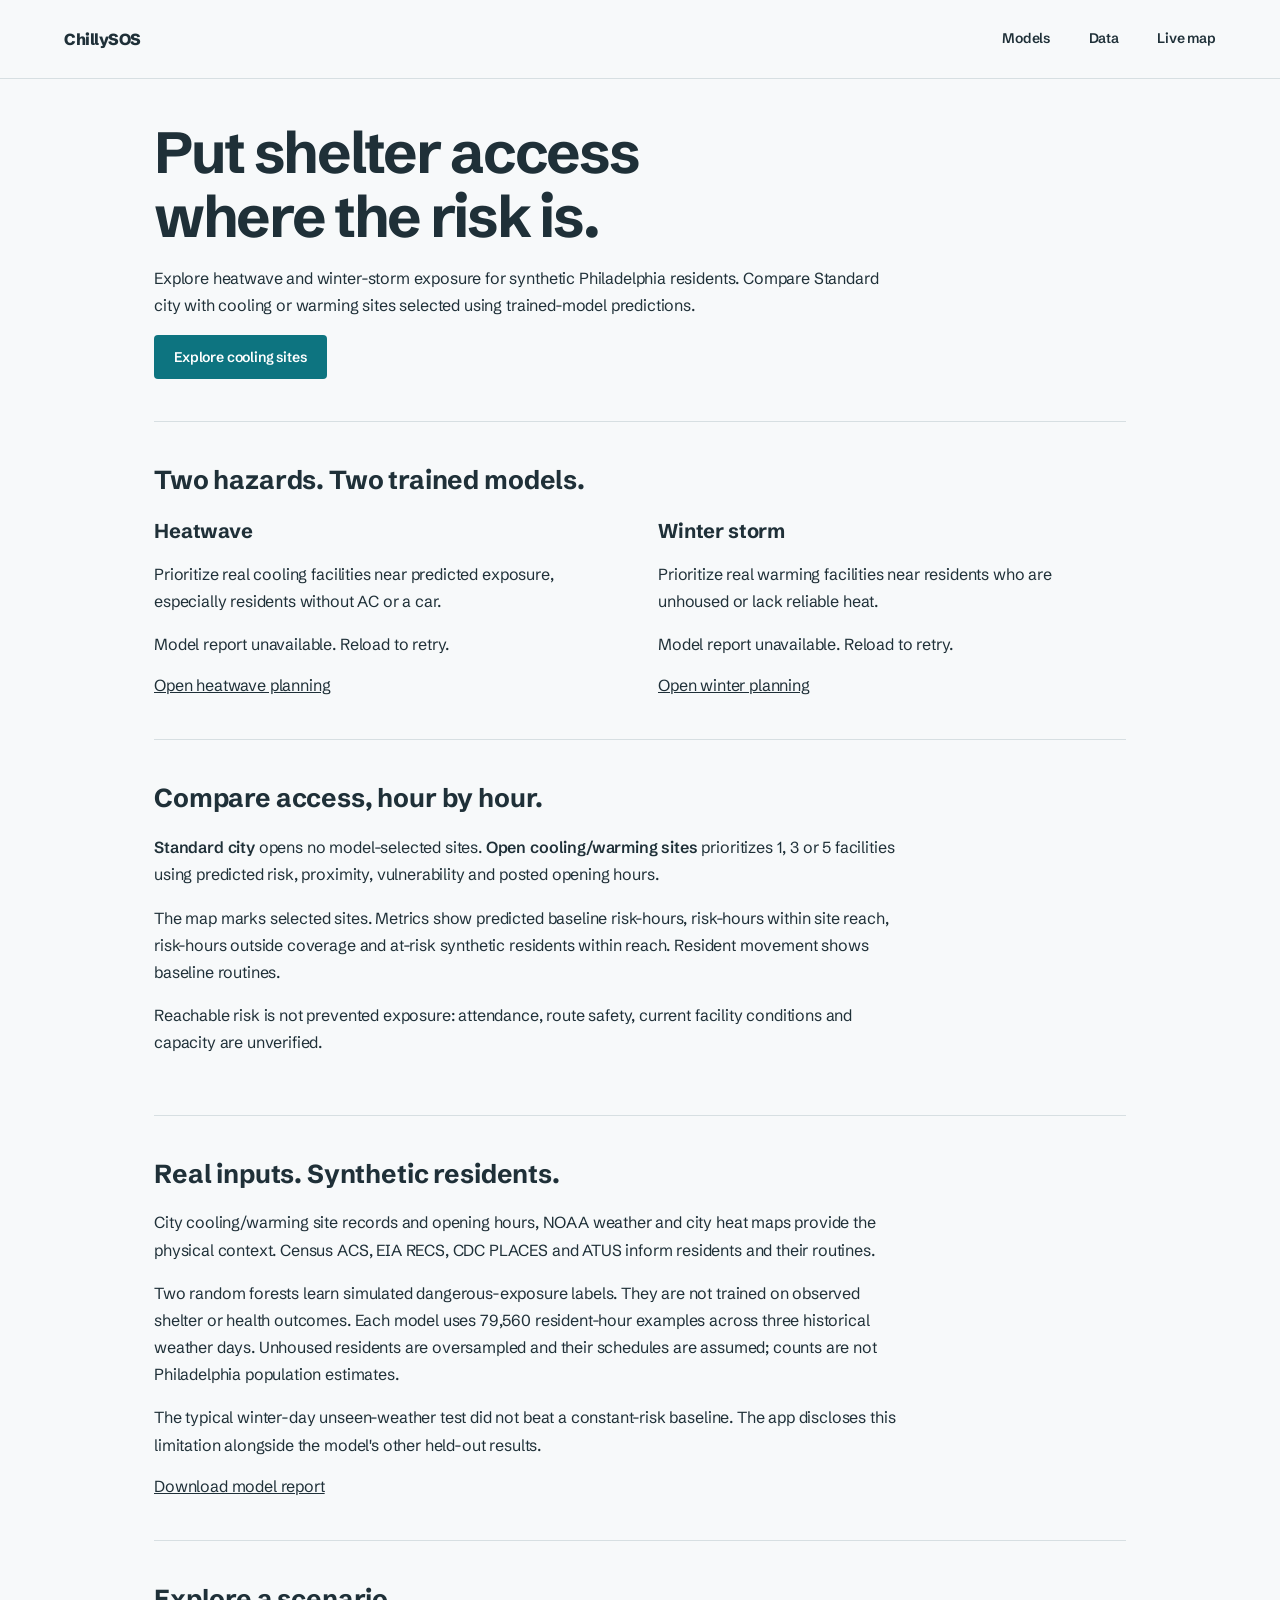
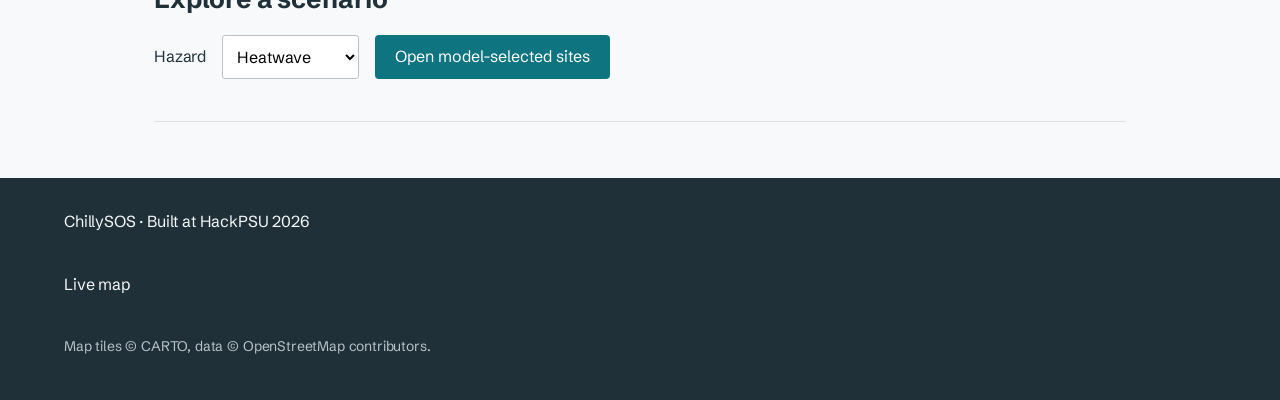
==== commit 291f70b4: "Rename to ChillySOS and serve it at chillysos.us User-facing name is now ChillySOS across the planne" ====
--- a/app/about.html
+++ b/app/about.html
@@ -2,13 +2,13 @@
 <html lang="en">
 <head>
   <meta charset="utf-8"><meta name="viewport" content="width=device-width, initial-scale=1">
-  <title>Swelter · Heat and cold shelter planning</title>
+  <title>ChillySOS · Heat and cold shelter planning</title>
   <meta name="description" content="Compare standard-city access with ML-selected cooling and warming sites for synthetic Philadelphia residents.">
   <link href="https://fonts.googleapis.com/css2?family=Schibsted+Grotesk:wght@400;600;800&display=swap" rel="stylesheet">
   <link rel="stylesheet" href="about.css?v=11">
 </head>
 <body>
-  <header class="nav"><a class="mark" href="/">Swelter</a><nav aria-label="Page"><a href="#models">Models</a><a href="#data">Data</a><a href="/">Live map</a></nav></header>
+  <header class="nav"><a class="mark" href="/">ChillySOS</a><nav aria-label="Page"><a href="#models">Models</a><a href="#data">Data</a><a href="/">Live map</a></nav></header>
   <main class="about-planning">
     <section class="about-lead"><h1>Put shelter access<br>where the risk is.</h1><p>Explore heatwave and winter-storm exposure for synthetic Philadelphia residents. Compare Standard city with cooling or warming sites selected using trained-model predictions.</p><a class="button" href="/?hazard=heat&amp;iv=refuge">Explore cooling sites</a></section>
     <section id="models"><h2>Two hazards. Two trained models.</h2><div class="about-columns"><article><h3>Heatwave</h3><p>Prioritize real cooling facilities near predicted exposure, especially residents without AC or a car.</p><p id="heat-quality">Loading model evaluation…</p><a href="/?hazard=heat&amp;iv=refuge">Open heatwave planning</a></article><article><h3>Winter storm</h3><p>Prioritize real warming facilities near residents who are unhoused or lack reliable heat.</p><p id="cold-quality">Loading model evaluation…</p><a href="/?hazard=cold&amp;iv=refuge">Open winter planning</a></article></div></section>
@@ -16,6 +16,6 @@
     <section id="data"><h2>Real inputs. Synthetic residents.</h2><p>City cooling/warming site records and opening hours, NOAA weather and city heat maps provide the physical context. Census ACS, EIA RECS, CDC PLACES and ATUS inform residents and their routines.</p><p>Two random forests learn simulated dangerous-exposure labels. They are not trained on observed shelter or health outcomes. Each model uses 79,560 resident-hour examples across three historical weather days. Unhoused residents are oversampled and their schedules are assumed; counts are not Philadelphia population estimates.</p><p>The typical winter-day unseen-weather test did not beat a constant-risk baseline. The app discloses this limitation alongside the model's other held-out results.</p><a href="data/shelter_models.json" download>Download model report</a></section>
     <section><h2>Explore a scenario</h2><form action="/" method="get" class="about-form"><label for="ask-hazard">Hazard</label><select id="ask-hazard" name="hazard"><option value="heat">Heatwave</option><option value="cold">Winter storm</option></select><input type="hidden" name="iv" value="refuge"><button class="button" type="submit">Open model-selected sites</button></form></section>
   </main>
-  <footer class="foot"><p>Swelter · Built at HackPSU 2026</p><a href="/">Live map</a><p class="foot-credits">Map tiles © CARTO, data © OpenStreetMap contributors.</p></footer>
+  <footer class="foot"><p>ChillySOS · Built at HackPSU 2026</p><a href="/">Live map</a><p class="foot-credits">Map tiles © CARTO, data © OpenStreetMap contributors.</p></footer>
   <script src="about.js?v=6"></script>
 </body></html>
--- a/app/about.css
+++ b/app/about.css
@@ -1,4 +1,4 @@
-/* Swelter showcase. One face (Schibsted Grotesk), frost-and-slate ground, teal only on the action. */
+/* ChillySOS showcase. One face (Schibsted Grotesk), frost-and-slate ground, teal only on the action. */
 :root {
   --bg: #f7f9fa;
   --surface: #ecf0f2;
